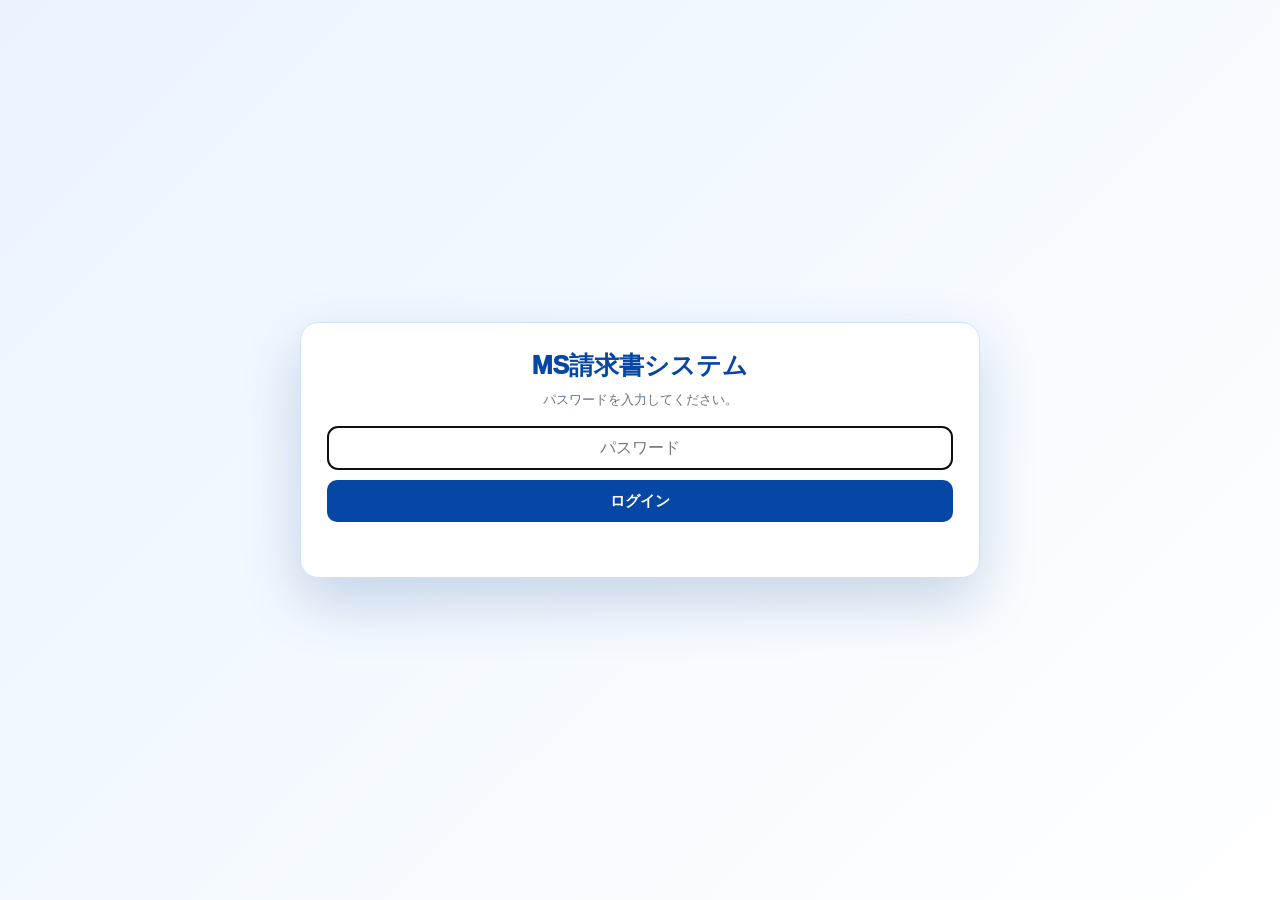
==== index.html @ afc4f88f "Add files via upload" ====
<!-- MS請求書システム 基礎整理版 2026-08-27 -->
<!doctype html>
<html lang="ja">
<head>
<meta charset="utf-8">
<meta name="viewport" content="width=device-width,initial-scale=1">
<title>MS請求書作成システム</title>
<link rel="stylesheet" href="invoice_style.css">


<style id="ms4-month-dashboard-style">
.ms4-month-dashboard{
  padding-top:12px !important;
  padding-bottom:12px !important;
}
.ms4-dashboard-title{
  margin:0 0 7px;
  font-size:12px;
  font-weight:900;
  color:#355f78;
}
.ms4-month-dashboard .ms4-current-grid > div{
  min-height:54px;
}
.ms4-month-dashboard .ms4-label{
  font-size:10px;
}
.ms4-month-dashboard .ms4-value{
  margin-top:3px;
}
</style>


<style id="ms4-site-list-compact-view-only">
/* メイン画面の工事一覧は確認専用：操作ボタンを表示せず、1工事1行でコンパクトにする */
#ms4SiteList .ms4-site-actions,
#ms4SiteList .site-actions,
#ms4SiteList .actions,
#ms4SiteList button{
  display:inline-flex !important;
}
#ms4SiteList .ms4-open{
  display:none !important;
}
#ms4SiteList > *{
  min-height:0 !important;
  padding-top:7px !important;
  padding-bottom:7px !important;
  margin-top:0 !important;
  margin-bottom:4px !important;
}
#ms4SiteList .ms4-site-card,
#ms4SiteList .site-card,
#ms4SiteList .ms4-site-info,
#ms4SiteList .site-info{
  display:flex !important;
  flex-direction:row !important;
  align-items:center !important;
  flex-wrap:nowrap !important;
  gap:10px !important;
}
#ms4SiteList p,
#ms4SiteList .sub,
#ms4SiteList .note{
  margin:0 !important;
}
</style>


<style id="ms4-site-list-one-line-final">
/* メイン画面の工事一覧：1工事1行でコンパクトに表示 */
#ms4SiteList > *{
  min-height:0 !important;
  padding:6px 9px !important;
  margin:0 0 4px !important;
}
#ms4SiteList .ms4-site-item{
  display:grid !important;
  grid-template-columns:minmax(0,1fr) auto !important;
  align-items:center !important;
  gap:8px !important;
}
#ms4SiteList .ms4-site-info,
#ms4SiteList .site-info,
#ms4SiteList .ms4-site-card{
  min-width:0 !important;
}
#ms4SiteList .ms4-site-name,
#ms4SiteList .ms4-site-meta,
#ms4SiteList .ms4-site-amt{
  display:inline !important;
  margin:0 !important;
  white-space:nowrap !important;
}
#ms4SiteList .ms4-site-name{
  margin-right:12px !important;
}
#ms4SiteList .ms4-site-meta{
  font-size:10px !important;
}
#ms4SiteList br{
  display:none !important;
}
</style>


<style id="ms4-site-list-font-larger-final">
#ms4SiteList .ms4-site-name{
  font-size:14px !important;
  font-weight:700 !important;
}
#ms4SiteList .ms4-site-meta,
#ms4SiteList .ms4-site-amt{
  font-size:12px !important;
}
#ms4SiteList button{
  font-size:12px !important;
}
</style>


<style id="ms4-site-list-responsive-height-final">
/* 工事一覧は画面の縦サイズに応じて自動調整。
   小さい画面では抑え、大きい画面では広く表示する。 */
#ms4SiteList{
  max-height:clamp(320px, 52vh, 580px) !important;
  overflow-y:auto !important;
  overflow-x:hidden !important;
}

/* 縦が低いノートPC等 */
@media (max-height:760px){
  #ms4SiteList{
    max-height:360px !important;
  }
}

/* 標準的なフルHD前後 */
@media (min-height:900px){
  #ms4SiteList{
    max-height:520px !important;
  }
}

/* 縦に余裕のある大きなモニター */
@media (min-height:1100px){
  #ms4SiteList{
    max-height:580px !important;
  }
}
</style>


<style id="ms4-billing-month-direct-style">
.ms4-billing-month-bar{
  display:flex;
  align-items:center;
  gap:9px;
  margin:0 0 10px;
  padding:7px 9px;
  border:1px solid #d5e6f7;
  border-radius:9px;
  background:#fbfdff;
  font-family:var(--fontNum);
}
.ms4-billing-month-bar label{
  font-size:12px;
  font-weight:900;
  color:#355f78;
  white-space:nowrap;
}
#ms4BillingMonth{
  width:145px;
  min-height:32px;
  padding:3px 7px;
  border:1px solid #afc7d8;
  border-radius:7px;
  background:#fff;
  color:#263f50;
  font-size:13px;
  font-weight:800;
}
.ms4-billing-month-bar span{
  font-size:10.5px;
  color:#6a7d89;
}
@media(max-width:700px){
  .ms4-billing-month-bar{flex-wrap:wrap}
}
</style>


<style id="ms4-site-claim-button-visible-final">
#ms4SiteList .ms4-site-buttons{
  display:flex !important;
  align-items:center !important;
  gap:6px !important;
}
#ms4SiteList .ms4-subbtn{
  display:inline-flex !important;
  align-items:center !important;
  justify-content:center !important;
  min-width:58px !important;
  width:auto !important;
  height:30px !important;
  padding:0 10px !important;
  font-size:12px !important;
  font-weight:900 !important;
  white-space:nowrap !important;
}
</style>


<style id="ms4-billing-month-today-button-style">
#ms4BillingMonthToday{
  width:auto !important;
  min-width:86px !important;
  height:32px !important;
  padding:0 10px !important;
  border:1px solid #9fb8c9 !important;
  border-radius:7px !important;
  background:#eef6fb !important;
  color:#245b80 !important;
  font-size:11px !important;
  font-weight:900 !important;
  cursor:pointer !important;
  white-space:nowrap !important;
}
#ms4BillingMonthToday:hover{
  background:#e3f1f9 !important;
}
</style>


<!-- MS請求書システム 簡易パスワード保護（SHA-256 / セッション中のみ認証保持） -->
<style id="ms-password-gate-style">
html.ms-password-locked body > *:not(#msPasswordGate){visibility:hidden!important;}
#msPasswordGate{
  position:fixed;inset:0;z-index:99999;
  display:none;align-items:center;justify-content:center;
  padding:20px;background:linear-gradient(135deg,#eaf4ff,#ffffff);
  font-family:-apple-system,BlinkMacSystemFont,"Segoe UI","Yu Gothic","Meiryo",sans-serif;
  visibility:visible!important;
}
html.ms-password-locked #msPasswordGate{display:flex;}
.ms-login-box{
  width:min(680px,100%);background:#fff;border:1px solid #cfe3f7;
  border-radius:18px;box-shadow:0 24px 60px rgba(0,64,128,.20);
  padding:26px;text-align:center;box-sizing:border-box;
}
.ms-login-title{font-size:25px;font-weight:950;color:#0647a5;margin-bottom:8px;}
.ms-login-sub{font-size:13px;color:#60758d;line-height:1.6;margin-bottom:16px;}
.ms-login-box input{
  width:100%;height:44px;border:1px solid #bad8f4;border-radius:10px;
  padding:8px 12px;font-size:16px;text-align:center;box-sizing:border-box;
  background:#fff;color:#122033;
}
.ms-login-box button{
  width:100%;height:42px;border:0;border-radius:10px;margin-top:10px;
  background:#0647a5;color:#fff;font-size:15px;font-weight:950;cursor:pointer;
}
.ms-login-error{min-height:20px;margin-top:9px;color:#b42318;font-size:12px;font-weight:800;}
</style>
<script id="ms-password-gate">
(function(){
  'use strict';
  var KEY='ms_invoice_auth_v1';
  var HASH='60d523c99e38a30e4b889688cf2563ae6b745aa77b41c3d5b7a7fa9606aaa4cf';
  try{ if(sessionStorage.getItem(KEY)==='ok') return; }catch(e){}
  document.documentElement.classList.add('ms-password-locked');

  function hex(buf){return Array.from(new Uint8Array(buf)).map(function(b){return b.toString(16).padStart(2,'0');}).join('');}
  async function check(pw){
    if(!window.crypto || !window.crypto.subtle) return false;
    var data=new TextEncoder().encode(pw);
    return hex(await crypto.subtle.digest('SHA-256',data))===HASH;
  }
  function buildGate(){
    if(document.getElementById('msPasswordGate')) return;
    var gate=document.createElement('div');
    gate.id='msPasswordGate';
    gate.innerHTML='<div class="ms-login-box">'+
      '<div class="ms-login-title">MS請求書システム</div>'+
      '<div class="ms-login-sub">パスワードを入力してください。</div>'+
      '<input autocomplete="current-password" id="msPasswordInput" placeholder="パスワード" type="password">'+
      '<button id="msPasswordLoginBtn" type="button">ログイン</button>'+
      '<div class="ms-login-error" id="msPasswordError"></div>'+
      '</div>';
    document.body.insertBefore(gate,document.body.firstChild);
    var input=document.getElementById('msPasswordInput');
    var button=document.getElementById('msPasswordLoginBtn');
    var error=document.getElementById('msPasswordError');
    async function login(){
      if(!input) return;
      if(await check(input.value)){
        if(error) error.textContent='';
        try{sessionStorage.setItem(KEY,'ok');}catch(e){}
        document.documentElement.classList.remove('ms-password-locked');
        gate.remove();
      }else{
        if(error) error.textContent='パスワードが違います。';
        input.select();
      }
    }
    button.addEventListener('click',login);
    input.addEventListener('keydown',function(e){if(e.key==='Enter'){e.preventDefault();login();}});
    setTimeout(function(){input.focus();},50);
  }
  if(document.readyState==='loading') document.addEventListener('DOMContentLoaded',buildGate,{once:true});
  else buildGate();
})();
</script>

</head>
<body class="ms-index-page">
<section id="view-home">
  <header class="ms4-top">
    <div class="ms4-top-inner">
      <div><img class="ms4-logo" alt="MSランドスケープ ロゴ" src="[data-uri]"></div>
      <div class="ms4-title">
        <h1>MS請求書作成システム</h1>
        <div class="ms4-en">MS INVOICE SYSTEM</div>
        <div class="ms4-catch">工事ごとの請求管理を、もっと簡単に、もっと分かりやすく。</div>
      </div>
      <div class="ms4-quick">
        <button onclick="showMsNotice()">
          <svg viewBox="0 0 24 24"><path d="M18 8a6 6 0 0 0-12 0c0 7-3 7-3 9h18c0-2-3-2-3-9"></path><path d="M10 21h4"></path></svg>
          <span>お知らせ</span>
        </button>
        <button onclick="MSInvoiceOpen('sites')">
          <svg viewBox="0 0 24 24"><path d="M4 6h6l2 2h8v10H4z"></path><path d="M4 10h16"></path></svg>
          <span>保存データ</span>
        </button>
        <button onclick="location.href='invoice_summary.html'">
          <svg viewBox="0 0 24 24"><path d="M4 4h11l5 5v11H4z"></path><path d="M15 4v5h5M8 13h8M8 17h8"></path></svg>
          <span>総括請求</span>
        </button>
      </div>
    </div>
  </header>

  <main class="ms4-main">
    <div class="ms4-current ms4-month-dashboard">
      <div class="ms4-dashboard-title">月次請求状況</div>
      <div class="ms4-billing-month-bar">
        <label for="ms4BillingMonth">請求月</label>
        <input id="ms4BillingMonth" type="month" aria-label="請求月">
        <button id="ms4BillingMonthToday" type="button">今月に戻す</button>
        <span>工事一覧の「請求」から、この月の月次請求へ進みます。</span>
      </div>
      <div class="ms4-current-grid">
        <div>
          <div class="ms4-label">請求月実請求額（税抜）</div>
          <div class="ms4-value money" id="ms4MonthActual">0 円</div>
        </div>
        <div>
          <div class="ms4-label">未請求工事</div>
          <div class="ms4-value" id="ms4MonthPending">0件</div>
        </div>
        <div>
          <div class="ms4-label">保留金待ち</div>
          <div class="ms4-value" id="ms4MonthRetention">0件</div>
        </div>
      </div>

      <!-- 内部互換用：選択中工事の状態は残すが画面には表示しない -->
      <div style="display:none" aria-hidden="true">
        <span id="ms4CurrentName"></span>
        <span id="ms4CurrentOrder"></span>
        <span id="ms4CurrentBalance"></span>
      </div>
    </div>

    <div class="ms4-lower">
      <div class="ms4-panel">
        <div class="ms4-panel-head">
          <span>工事一覧</span>
          <span class="ms4-panel-sub" id="ms4ListSummary">未請求 0件 ／ 完了 0件</span>
        </div>
        <div class="ms4-panel-body">
          <div class="ms4-list-tabs">
            <button id="ms4PendingTab" class="active" onclick="ms4ShowList('pending')">未請求の工事</button>
            <button id="ms4DoneTab" class="plain" onclick="ms4ShowList('done')">請求完了</button>
          </div>
          <div class="ms4-site-list" id="ms4SiteList"></div>
        </div>
      </div>

      <div class="ms4-panel">
        <div class="ms4-panel-head">
          <span>請求メニュー</span>
          <span class="ms4-panel-sub">各画面で対象の工事を選びます</span>
        </div>
        <div class="ms4-panel-body">
          <div class="ms4-menu-grid">
            <button class="ms4-menu ms4-blue" onclick="MSInvoiceOpenMonthlyWithMonth()">
              <div class="ms4-menu-head"><div class="ms4-menu-badge">①</div><h3>月次請求</h3></div>
              <p>当月出来高を入力し、保留金や請求残金を確認します。</p>
              <span class="start">開く</span>
            </button>
            <button class="ms4-menu ms4-orange" onclick="MSInvoiceOpen('sites')">
              <div class="ms4-menu-head"><div class="ms4-menu-badge">②</div><h3>工事情報</h3></div>
              <p>新規工事の登録、注文金額・工事番号などを確認・編集します。</p>
              <span class="start">開く</span>
            </button>
            <button class="ms4-menu ms4-green" onclick="location.href='invoice_master.html'">
              <div class="ms4-menu-head"><div class="ms4-menu-badge">③</div><h3>マスター管理</h3></div>
              <p>発注先・担当者・請求条件などのマスターを管理します。</p>
              <span class="start">開く</span>
            </button>
            <button class="ms4-menu ms4-purple" onclick="location.href='invoice_summary.html'">
              <div class="ms4-menu-head"><div class="ms4-menu-badge">④</div><h3>総括請求書</h3></div>
              <p>指定月に請求がある工事をまとめて総括請求書を作成します。</p>
              <span class="start">開く</span>
            </button>
          </div>
          <div class="ms4-footer-note">※請求書は「月次請求」で保存後に工事別請求書を印刷できます。</div>
        </div>
      </div>
    </div>
  </main>
</section>
<script src="invoice_storage.js"></script>
<script src="invoice_common.js"></script>

<script id="ms4-month-dashboard-script">
(function(){
  "use strict";

  function selectedMonthKey(){
    const el=document.getElementById("ms4BillingMonth");
    const v=el?.value||"";
    if(/^\d{4}-\d{2}$/.test(v)) return v;
    const d=new Date();
    return d.getFullYear()+"-"+String(d.getMonth()+1).padStart(2,"0");
  }

  function yenText(n){
    try{
      if(typeof yen==="function") return yen(Number(n||0))+" 円";
    }catch(e){}
    return Number(n||0).toLocaleString("ja-JP")+" 円";
  }

  function getMonthlyRec(month,siteId){
    try{
      return state?.monthly?.[month]?.[siteId] || null;
    }catch(e){
      return null;
    }
  }

  function monthsUntil(month){
    try{
      return Object.keys(state?.monthly||{}).filter(m=>m<=month).sort();
    }catch(e){
      return [];
    }
  }

  function actualForMonth(month,site){
    try{
      if(getMonthlyRec(month,site.id) && typeof calcBillForSite==="function"){
        return Math.max(0,Number(calcBillForSite(month,site)?.billNet||0));
      }
    }catch(e){}
    return 0;
  }

  function billedUntil(month,site){
    let total=0;
    for(const m of monthsUntil(month)){
      if(!getMonthlyRec(m,site.id)) continue;
      try{
        if(typeof calcBillForSite==="function"){
          total+=Math.max(0,Number(calcBillForSite(m,site)?.billNet||0));
        }
      }catch(e){}
    }
    return Math.round(total);
  }

  function workUntil(month,siteId){
    let total=0;
    for(const m of monthsUntil(month)){
      const rec=getMonthlyRec(m,siteId);
      if(rec) total+=Number(rec.thisMonthNet||0);
    }
    return Math.round(total);
  }

  function completedUntil(month,siteId){
    for(const m of monthsUntil(month)){
      const rec=getMonthlyRec(m,siteId);
      if(rec?.isFinal) return true;
    }
    return false;
  }

  function calcSiteAtMonth(site,month){
    try{
      const rec=getMonthlyRec(month,site.id);
      const isFinal=!!rec?.isFinal;
      if(typeof getSiteForCalc==="function"){
        return getSiteForCalc(site,isFinal,month);
      }
    }catch(e){}
    return site;
  }

  function orderAtMonth(site,month){
    const s=calcSiteAtMonth(site,month);
    return Math.max(0,Math.round(
      Number(s?.contractNet||0)+
      Number(s?.increaseNet||0)-
      Number(s?.reductionNet||0)
    ));
  }

  function pendingAtMonth(site,month){
    const order=orderAtMonth(site,month);
    const billed=billedUntil(month,site);
    return Math.max(0,order-billed)>0;
  }

  function retentionWaitingAtMonth(site,month){
    try{
      const s=calcSiteAtMonth(site,month);
      const cap=Math.max(0,Number(typeof retentionCap==="function" ? retentionCap(s) : 0));
      if(cap<=0) return false;

      const order=orderAtMonth(site,month);
      const billed=billedUntil(month,site);
      const work=workUntil(month,site.id);
      const completed=completedUntil(month,site.id);

      let trigger=Number.POSITIVE_INFINITY;
      if(typeof triggerLine==="function") trigger=Number(triggerLine(s));

      // 対象月終了時点で保留金が残っている工事だけを表示。
      const retentionReached =
        completed ||
        (Number.isFinite(trigger) && work>=Math.round(trigger));

      return retentionReached && billed<order && (order-billed)>0;
    }catch(e){
      return false;
    }
  }

  function refreshDashboard(){
    if(typeof state==="undefined" || !Array.isArray(state.sites)) return;

    const month=selectedMonthKey();
    let actual=0;
    let pending=0;
    let retention=0;

    state.sites.forEach(site=>{
      actual += actualForMonth(month,site);
      if(pendingAtMonth(site,month)) pending++;
      if(retentionWaitingAtMonth(site,month)) retention++;
    });

    const a=document.getElementById("ms4MonthActual");
    const p=document.getElementById("ms4MonthPending");
    const r=document.getElementById("ms4MonthRetention");
    if(a) a.textContent=yenText(actual);
    if(p) p.textContent=pending+"件";
    if(r) r.textContent=retention+"件";
  }

  document.addEventListener("DOMContentLoaded",()=>{
    setTimeout(refreshDashboard,180);
    setTimeout(refreshDashboard,500);

    const month=document.getElementById("ms4BillingMonth");
    if(month){
      month.addEventListener("change",()=>setTimeout(refreshDashboard,0));
    }
  });

  document.addEventListener("click",()=>setTimeout(refreshDashboard,180));
  window.addEventListener("focus",()=>setTimeout(refreshDashboard,80));
})();
</script>


<script id="ms4-billing-month-direct-script">
(function(){
  "use strict";
  const KEY="ms_invoice_billing_month_direct_v1";

  function pcMonth(){
    const d=new Date();
    return d.getFullYear()+"-"+String(d.getMonth()+1).padStart(2,"0");
  }
  function selectedMonth(){
    const el=document.getElementById("ms4BillingMonth");
    const v=el?.value||"";
    return /^\d{4}-\d{2}$/.test(v) ? v : pcMonth();
  }
  function init(){
    const el=document.getElementById("ms4BillingMonth");
    if(!el) return;
    let saved="";
    try{ saved=localStorage.getItem(KEY)||""; }catch(e){}
    el.value=/^\d{4}-\d{2}$/.test(saved) ? saved : pcMonth();
    el.addEventListener("change",()=>{
      if(/^\d{4}-\d{2}$/.test(el.value)){
        try{ localStorage.setItem(KEY,el.value); }catch(e){}
      }
    });

    const todayBtn=document.getElementById("ms4BillingMonthToday");
    if(todayBtn){
      todayBtn.addEventListener("click",()=>{
        const now=pcMonth();
        el.value=now;
        try{ localStorage.setItem(KEY,now); }catch(e){}
        el.dispatchEvent(new Event("change",{bubbles:true}));
      });
    }
  }

  window.MSInvoiceOpenMonthlyWithMonth=function(siteId){
    const month=selectedMonth();
    try{ localStorage.setItem(KEY,month); }catch(e){}

    const p=new URLSearchParams();
    p.set("month",month);
    if(siteId) p.set("site",siteId);

    location.href="invoice_monthly.html?"+p.toString();
  };

  if(document.readyState==="loading"){
    document.addEventListener("DOMContentLoaded",init,{once:true});
  }else{
    init();
  }
})();
</script>

</body></html>
---- invoice_style.css ----
/* MS請求書システム 基礎整理版 2026-08-27 */
/* MS請求書作成システム 共通CSS */

  :root{
    --blue:#0070C0;
    --bg:#f6f6f6; --card:#fff; --line:#ddd; --ink:#111; --muted:#666;
    --r:12px; --pad:12px;
    --font:"Yu Mincho","Hiragino Mincho ProN","MS PMincho","MS Mincho",serif;
    --fontNum:"Yu Gothic","Hiragino Kaku Gothic ProN","Meiryo",system-ui,sans-serif;
  }
  body{ margin:0; font-family:var(--font); background:var(--bg); color:var(--ink); }
  header{
    position:sticky; top:0; z-index:20;
    background:var(--blue); color:#fff;
    border-bottom:1px solid rgba(255,255,255,.25);
    padding:10px 14px;
    display:flex; gap:12px; align-items:center; justify-content:space-between;
  }
  header h1{ margin:0; font-size:15px; letter-spacing:.5px; }
  .tabs{ display:flex; gap:8px; flex-wrap:wrap; align-items:center; }
  .tab{
    border:1px solid rgba(255,255,255,.9);
    background:rgba(255,255,255,.12);
    color:#fff;
    padding:8px 12px; border-radius:999px; cursor:pointer;
    font-size:13px; line-height:1.15;
    text-align:center;
  }
  .tab small{
    display:block;
    font-size:10px;
    opacity:.85;
    margin-top:2px;
    white-space:nowrap;
  }
  .tab.active{
    background:#fff;
    color:var(--blue);
    border-color:#fff;
    font-weight:800;
  }

  .wrap{ padding:14px; max-width:1100px; margin:0 auto; }
  .grid{ display:grid; grid-template-columns: 1fr 1fr; gap:14px; }
  .card{
    background:var(--card); border:1px solid var(--line); border-radius:var(--r);
    overflow:hidden;
  }
  .card h2{ margin:0; padding:10px 12px; font-size:14px; background:#fafafa; border-bottom:1px solid var(--line); }
  .card .body{ padding:12px; }
  label{ display:block; font-size:12px; color:#333; margin:10px 0 4px; }
  input, select, textarea{
    width:100%; box-sizing:border-box; padding:9px 10px;
    border:1px solid #bbb; border-radius:10px; background:#fff; font-size:14px;
  }
  textarea{ min-height:60px; resize:vertical; }
  input.readonly, select.readonly{
    background:#f3f3f3;
    color:#888;
    border-color:#d0d0d0;
  }
  input.readonly::placeholder{ color:#aaa; }

  .row{ display:grid; grid-template-columns:1fr 1fr; gap:10px; }
  .btns{ display:flex; gap:10px; flex-wrap:wrap; margin-top:12px; }
  button{
    border:1px solid #222; background:#222; color:#fff;
    padding:9px 12px; border-radius:10px; font-size:14px; cursor:pointer;
  }
  button.secondary{ background:#fff; color:#222; }
  button.danger{ background:#b00020; border-color:#b00020; }
  .hint{ font-size:12px; color:var(--muted); line-height:1.6; }
  .list{
    width:100%; border-collapse:collapse; font-size:13px;
  }
  .list th,.list td{ border-top:1px solid #eee; padding:8px 6px; text-align:left; vertical-align:top; }
  .list th{ color:#333; font-weight:700; background:#fcfcfc; }
  .pill{ display:inline-block; padding:2px 8px; border-radius:999px; border:1px solid #bbb; font-size:12px; color:#333; }
  .right{ text-align:right; }
  .mono{ font-variant-numeric: tabular-nums; }
  .nowrap{ white-space:nowrap; }
  .col-order{ min-width:140px; }
  .col-money{ min-width:150px; }
  .hide{ display:none !important; }
  .kv{
    display:grid; grid-template-columns: 1fr 1fr; gap:8px;
    background:#fbfbfb; border:1px solid #eee; border-radius:12px; padding:10px;
    margin-top:10px;
  }
  .kv .item{ border:1px solid #eee; border-radius:10px; padding:8px 10px; background:#fff; }
  .kv .k{ font-size:10px; color:#444; }
  .kv .v{ font-size:14px; font-weight:800; margin-top:2px; }
  .kv .s{ font-size:10px; color:#666; margin-top:2px; }

  /* ---- 印刷ページ（A4） ---- */
  .paperWrap{ padding:14px; }
  .paper{
    width:210mm; min-height:297mm; margin:0 auto;
    background:#fff; border:1px solid #bbb; box-sizing:border-box;
    padding:10mm 8mm 8mm 12mm;
  }
  .paper{
  padding-right:5mm !important;
}
  .title{
    text-align:center;
    font-size:30px;
    letter-spacing:8px;
    margin:0 0 5mm;
    padding-bottom:2mm;
    position:relative;
  }
  .title::after{
    content:"";
    display:block;
    width:95mm;
    margin:2mm auto 0;
    border-bottom:1px solid #000;
  }
  .topGrid{ display:grid; grid-template-columns: 1.25fr .95fr; gap:4mm; }
  .toBlock{ font-size:20px; }
  .toLine{ display:none; }
  .rightBlock{ text-align:right; font-size:15px; line-height:1.55; padding-right:2mm; margin-top:10mm;  }
  .signRow{display:flex; justify-content:flex-end; align-items:flex-end; gap:6px;}
  .nameLine{
  display:flex;
  justify-content:flex-end;   /* ← 右寄せの決定版 */
  align-items:flex-end;
  border-bottom:1px solid #000;
  flex:0 0 55mm;              /* ← 線の長さ（調整可） */
  height:7mm;                 /* ← 文字を線の上に乗せる高さ */
  padding-right:2mm;          /* ← 右端との余白 */
}

  .midInfo{ margin-top:6mm; font-size:13px; line-height:1.65; }
  .midInfo .uline{
  border-bottom:1px solid #000;
  display:inline-block;
  min-width:150mm;
  vertical-align:baseline;
  margin-left:0.5mm;
}

  .metaGrid{ display:grid; grid-template-columns:1fr 1fr 1fr; gap:6mm; margin-top:4mm; }
  .metaBox{ border-bottom:1px solid #000; padding-bottom:0.5mm; }
  .metaLabel{ font-size:16px; }
  .metaValue{ font-size:18px; font-weight:850; }
  .bigTotal{ margin-top:6mm; border:1.3px solid #000; display:grid; grid-template-columns: 1fr 1fr .55fr; }
  .bigTotal .left{ padding:6mm; font-size:18px; border-right:1.3px solid #000; display:flex; align-items:center; }
  .bigTotal .right{ padding:5mm; font-size:28px; font-weight:900; text-align:right; font-family:var(--fontNum); }
  .bigTotal .right small{ font-size:14px; font-weight:600; }
  table.sheet{ width:100%; border-collapse:collapse; margin-top:6mm; font-size:14px; }
  table.sheet th, table.sheet td{ border:1px solid #000; padding:3mm 2.5mm; }
  table.sheet th{ font-weight:800; text-align:left; font-size:15px; }
  .num{ text-align:right; font-variant-numeric: tabular-nums; font-size:18px; font-weight:800; font-family:var(--fontNum); }
  .note{ margin-top:5mm; font-size:12px; line-height:1.55; }
  .apprBox div{white-space:nowrap;}
  .apprLine{border-bottom:1px solid #000; height:10mm; margin-top:2mm;}
  .bank{
  margin-top:2mm;
  border:1px solid #999;
  padding:3mm 3.5mm;
  font-size:16px;          /* ←★ ここ */
  line-height:1.6;         /* ←★ 読みやすく */
}

  .foot{ margin-top:4mm; font-size:10px; line-height:1.5; }

  @media print{
    @page{ size:A4; margin:0; }

    header{ display:none !important; }
    body{ background:#fff; margin:0 !important; }

    #view-settings, #view-sites, #view-monthly{ display:none !important; }
    #view-print .card{ display:none !important; }
    #view-summary .card{ display:none !important; }

    .wrap{ padding:0 !important; max-width:none !important; }

    /* 余白はここで作る（左・上） */
    .paperWrap{ padding:10mm 0 0 15mm !important; }

    /* 印刷時はレイアウトごと縮小（2ページ化しにくい） */
    .paper{
      border:none !important;
      margin:0 !important;
      zoom:0.85;
      transform:none !important;
      page-break-inside:avoid;
    }
  }

  /* ==== 保留金アラート compact 3行 完全版 ==== */
.ret-alert{
  margin-top:10px;
  border:1.5px solid #b00020;
  background:#fff5f5;
  color:#b00020;
  border-radius:8px;
  padding:6px 8px;
  font-family:var(--fontNum);
  font-size:11px;
  line-height:1.3;
}
.ret-alert .title{
  font-size:12px;
  font-weight:900;
  margin:0 0 2px;
  padding:0;
}
.ret-alert .amt{
  font-size:15px;
  font-weight:900;
}
.ret-alert .hint{
  font-size:10px;
  margin-top:2px !important;
  line-height:1.25;
}

/* ===== 現場登録画面：現場一覧 行・列調整 ===== */
  #sitesTable { width: 100%; table-layout: fixed; }
  #sitesTable th:nth-child(1), #sitesTable td:nth-child(1){ width:200px; word-break:break-all; }
  #sitesTable th:nth-child(2), #sitesTable td:nth-child(2){ width:100px; }
  #sitesTable td:nth-child(2), #sitesTable th:nth-child(2){ font-size:11px; }
  #sitesTable .pill{ border:none; background:none; padding:0; border-radius:0; font-weight:normal; font-size:inherit; }
  #sitesTable .pill::before{ content:"（"; }
  #sitesTable .pill::after{ content:"）"; }
  #sitesTable button{ padding:4px 8px; font-size:11px; border-radius:6px; }
  #sitesTable th:nth-child(3),#sitesTable td:nth-child(3),
  #sitesTable th:nth-child(4),#sitesTable td:nth-child(4),
  #sitesTable th:nth-child(5),#sitesTable td:nth-child(5){ width:90px; }
  #view-sites .grid{ grid-template-columns: 1fr 1.8fr; }
  #view-sites .wrap-wide{ max-width:1400px; }

  /* ===== 保留金アラート（小型・完全版） ===== */
.ret-alert{
    margin-top:8px;
    border:1.5px solid #b00020;
    background:#fff5f5;
    color:#b00020;
    border-radius:8px;
    padding:6px 8px;
    font-family:var(--fontNum);
    font-size:11px;        /* 全体を小さく */
    line-height:1.45;
}
.ret-alert .title{
    font-size:12px;        /* タイトル行 */
    font-weight:900;
    margin:0 0 2px;
    padding:0;
}
.ret-alert .amt{
    font-size:16px;        /* 金額の数字も小型化 */
    font-weight:900;
}

/* ===== 現場一覧で出る保留バッジ（小型版） ===== */
.ret-badge{
    display:inline-block;
    padding:2px 8px;
    border-radius:999px;
    border:1.5px solid #b00020;
    color:#b00020;
    background:#fff5f5;
    font-weight:900;
    font-size:10px;
    font-family:var(--fontNum);
    margin-left:6px;
    line-height:1.2;
}
#pvClient{
  display: block;
  padding-bottom: 1mm;   /* 文字と下線の間 */
  margin-bottom: 3mm;    /* ←★ ここを追加（下に空白） */
  border-bottom: 1px solid #000;
}

.pv-uline{
  display:inline-block;
  border-bottom:1px solid #000;
  padding-bottom:0.5mm;  /* ←ここを 0.2mm とかにすると「文字と線」がもっと詰まる */
  line-height:1.0;
}
#pvSigner{
  border:0 !important;        /* 余計な下線を消す */
  padding-bottom:0;
}
/* === Custom adjustments for approval lines === */
.apprLine{
  height:0;
  border-bottom:1px solid #000;
  margin-top:1mm;      /* 文字と線の間隔 */
  margin-bottom:2mm;   /* 枠線との二重を防ぐ */
  margin-left:-2mm;   /* ← 左に 2mm 伸ばす */
  margin-right:-2mm;  /* ← 右に 2mm 伸ばす */
}
.apprBox{
  border-bottom:1px solid #000 !important; /* 四角を閉じる */
}

/* === Move labels left by 5mm === */
.apprLabel{
  margin-left:-5mm !important;
}
.issuerName{
  font-size: 22px;
  font-weight: 900;
  line-height: 1.2;
  margin-bottom: 1mm;
}
#svDate{
  margin-top: -10mm;   /* ←★ 数値を調整 */
}
/* 総括請求書：請求先ブロックを下げる */
#view-summary .toBlock{
  margin-top: 8mm;   /* ←★ 数値を調整 */
}


/* ===== 安全管理比率：完全ロック ===== */
#sr_safeRate{
  background:#f2f2f2;
  border:1px solid #ccc;
  color:#555;
  pointer-events:none;
  font-weight:600;
}



/* ===== MS積算システム風 インターフェース試作 ===== */
:root{
  --ms-blue:#1667a8;
  --ms-blue2:#eaf4fc;
  --ms-green:#eef8ee;
  --ms-purple:#f2ecfb;
  --ms-burgundy:#8b4051;
}
header{
  background:linear-gradient(180deg,#176eaf,#125f98);
  padding:9px 14px;
  box-shadow:0 2px 8px rgba(0,0,0,.14);
}
header h1{font-size:17px;font-weight:800;white-space:nowrap;}
.tabs{gap:6px;}
.tab{
  border-radius:7px;
  padding:7px 11px;
  border:1px solid rgba(255,255,255,.7);
  background:rgba(255,255,255,.10);
}
.tab.active{font-weight:800;box-shadow:0 1px 4px rgba(0,0,0,.10);}

.ms-home{max-width:1400px;margin:0 auto;padding:14px;}
.ms-current{
  background:#fff;border:1px solid #c9d8e5;border-left:6px solid var(--ms-blue);
  border-radius:10px;padding:12px 14px;margin-bottom:12px;
  display:flex;justify-content:space-between;gap:12px;align-items:center;flex-wrap:wrap;
}
.ms-current .title{font-family:var(--fontNum);font-size:12px;letter-spacing:0;margin:0;padding:0;text-align:left;font-weight:700;color:#557;}
.ms-current .title::after{display:none;}
.ms-current .value{font-family:var(--fontNum);font-size:18px;font-weight:800;color:#123;margin-top:2px;}
.ms-summary-grid{display:grid;grid-template-columns:repeat(3,1fr);gap:10px;margin-bottom:12px;}
.ms-summary-card{background:#fff;border:1px solid #d8e1e8;border-radius:10px;padding:11px 13px;}
.ms-summary-card .k{font-size:11px;color:#677;}
.ms-summary-card .v{font-family:var(--fontNum);font-size:22px;font-weight:850;margin-top:2px;}
.ms-summary-card.pending{border-top:4px solid #d08a37;}
.ms-summary-card.amount{border-top:4px solid var(--ms-blue);}
.ms-summary-card.done{border-top:4px solid #5f9d69;}
.ms-section{background:#fff;border:1px solid #d7dfe6;border-radius:11px;overflow:hidden;margin-bottom:12px;}
.ms-section-head{padding:10px 13px;background:#edf5fb;border-bottom:1px solid #d7e5ef;display:flex;align-items:center;justify-content:space-between;gap:10px;}
.ms-section-head h2{margin:0;font-family:var(--fontNum);font-size:15px;color:#174e77;}
.ms-section-head .count{font-size:12px;color:#557;}
.ms-job-list{padding:8px 10px;}
.ms-job{
  display:grid;grid-template-columns:minmax(220px,1.7fr) repeat(3,minmax(120px,.8fr)) auto;
  gap:8px;align-items:center;padding:9px 8px;border-bottom:1px solid #edf0f2;
}
.ms-job:last-child{border-bottom:none;}
.ms-job-name{font-weight:800;font-family:var(--fontNum);font-size:14px;}
.ms-job-sub{font-size:10px;color:#778;margin-top:3px;}
.ms-money .k{font-size:10px;color:#778;}
.ms-money .v{font-family:var(--fontNum);font-size:14px;font-weight:750;margin-top:1px;}
.ms-money.remain .v{color:#a34a25;font-size:16px;}
.ms-action{display:flex;gap:6px;justify-content:flex-end;flex-wrap:wrap;}
.ms-action button{padding:7px 10px;border-radius:7px;font-size:12px;border:none;background:var(--ms-blue);}
.ms-action button.secondary{background:#fff;color:#245d85;border:1px solid #9db8cb;}
.ms-empty{padding:24px;text-align:center;color:#778;font-size:13px;}
details.ms-section > summary{list-style:none;cursor:pointer;}
details.ms-section > summary::-webkit-details-marker{display:none;}
details.ms-section .ms-section-head::after{content:'▼';font-size:10px;color:#678;}
details.ms-section:not([open]) .ms-section-head::after{content:'▶';}
.ms-complete .ms-section-head{background:#f3f7f3;border-bottom-color:#dce8dc;}
.ms-complete .ms-section-head h2{color:#47704d;}
.ms-complete .ms-job{opacity:.85;}
.ms-quick-menu{display:grid;grid-template-columns:repeat(4,1fr);gap:8px;margin-bottom:12px;}
.ms-quick-menu button{background:#fff;color:#245d85;border:1px solid #b7ccdb;border-radius:9px;padding:10px 8px;font-weight:700;font-size:12px;}
.ms-quick-menu button:hover{background:#f4f9fd;}
@media(max-width:900px){
  .ms-summary-grid{grid-template-columns:1fr;}
  .ms-job{grid-template-columns:1fr 1fr;}
  .ms-job-name{grid-column:1/-1;}
  .ms-action{grid-column:1/-1;justify-content:flex-start;}
  .ms-quick-menu{grid-template-columns:1fr 1fr;}
}
@media print{#view-home{display:none!important;}}


/* ===== MS請求書システム風 共通ヘッダー Ver.2 ===== */
.ms-topbar{
  background:linear-gradient(180deg,#1677bd,#0867aa);
  color:#fff; padding:10px 16px; display:flex; align-items:center;
  justify-content:space-between; gap:12px; box-shadow:0 2px 7px rgba(0,0,0,.18);
}
.ms-brand{display:flex;align-items:center;gap:10px;min-width:260px}
.ms-logo{
  width:38px;height:38px;border-radius:9px;background:#fff;color:#0867aa;
  display:grid;place-items:center;font-family:var(--fontNum);font-weight:900;font-size:17px;
  box-shadow:inset 0 0 0 1px rgba(0,0,0,.08);
}
.ms-title{font-family:var(--fontNum);font-size:17px;font-weight:800;letter-spacing:.04em}
.ms-subtitle{font-family:var(--fontNum);font-size:10px;opacity:.9;margin-top:1px}
.ms-actions{display:flex;gap:7px;align-items:center;flex-wrap:wrap;justify-content:flex-end}
.ms-action{
  border:1px solid rgba(255,255,255,.8); background:rgba(255,255,255,.12); color:#fff;
  padding:7px 12px;border-radius:8px;font-size:12px;font-weight:700;cursor:pointer;
}
.ms-action:hover{background:#fff;color:#0867aa}
.ms-nav{
  background:#fff;border-bottom:1px solid #ccd9e3;padding:7px 14px;
  display:flex;gap:7px;align-items:center;justify-content:center;flex-wrap:wrap;
  position:sticky;top:0;z-index:19;
}
.ms-nav .tab{
  border:1px solid #b8c9d7;background:#f5f9fc;color:#24465f;
  border-radius:8px;padding:7px 13px;font-size:12px;font-weight:700;
}
.ms-nav .tab small{display:none}
.ms-nav .tab.active{background:#dceefa;color:#075f9d;border-color:#7db7de;box-shadow:inset 0 -3px 0 #1880c2}
.ms-current{
  max-width:1100px;margin:12px auto 0;padding:0 14px;
}
.ms-current-box{
  background:#eef7fd;border:1px solid #a8d1ec;border-left:6px solid #1680c2;
  border-radius:9px;padding:9px 12px;font-family:var(--fontNum);
  display:flex;justify-content:space-between;gap:12px;align-items:center;flex-wrap:wrap;
}
.ms-current-label{font-size:10px;color:#557386;font-weight:700}
.ms-current-name{font-size:15px;font-weight:900;color:#174a69;margin-top:2px}
.ms-current-note{font-size:11px;color:#587180}
.ms-home-head{
  display:flex;justify-content:space-between;align-items:flex-end;gap:10px;
  margin:0 0 10px;font-family:var(--fontNum)
}
.ms-home-head h2{margin:0;font-size:18px;color:#174a69}
.ms-home-head p{margin:0;font-size:11px;color:#667}
.ms-summary-grid{display:grid;grid-template-columns:repeat(3,1fr);gap:10px;margin-bottom:12px}
.ms-summary-card{
  background:#fff;border:1px solid #d5dfe7;border-radius:10px;padding:11px 13px;
  box-shadow:0 1px 3px rgba(0,0,0,.04);font-family:var(--fontNum)
}
.ms-summary-card .k{font-size:11px;color:#647681}
.ms-summary-card .v{font-size:21px;font-weight:900;margin-top:3px;color:#183f59}
.ms-summary-card.attn{border-left:5px solid #d58a24;background:#fffaf2}
.ms-summary-card.done{border-left:5px solid #54a56b;background:#f7fcf8}
.ms-section{
  background:#fff;border:1px solid #d5dfe7;border-radius:10px;margin-top:10px;overflow:hidden;
}
.ms-section-title{
  padding:9px 12px;font-family:var(--fontNum);font-size:13px;font-weight:900;
  border-bottom:1px solid #dce4e9;background:#f5f8fa;color:#29495d;
  display:flex;justify-content:space-between;align-items:center;
}
.ms-section-title.pending{background:#fff6e8;border-left:5px solid #e39a32}
.ms-section-title.completed{background:#f0f8f2;border-left:5px solid #65a978}
.ms-section-body{padding:10px 12px}
.ms-notice{
  max-width:1100px;margin:10px auto 0;padding:0 14px;font-family:var(--fontNum)
}
.ms-notice-box{
  background:#fffbea;border:1px solid #eadb9d;border-radius:8px;padding:8px 11px;
  display:flex;gap:9px;align-items:flex-start;font-size:11px;color:#5d532a;
}
.ms-notice-mark{font-size:16px;line-height:1}
.ms-modal-bg{
  position:fixed;inset:0;background:rgba(0,0,0,.38);z-index:5000;
  display:flex;align-items:center;justify-content:center;padding:18px;
}
.ms-modal{
  width:min(620px,100%);background:#fff;border-radius:12px;border:1px solid #cbd5dc;
  box-shadow:0 14px 40px rgba(0,0,0,.25);overflow:hidden;font-family:var(--fontNum)
}
.ms-modal-h{background:#eaf5fc;border-bottom:1px solid #bdd8e9;padding:11px 14px;font-weight:900;color:#175578}
.ms-modal-b{padding:14px;font-size:12px;line-height:1.8;color:#344}
.ms-modal-f{padding:10px 14px;border-top:1px solid #e5e5e5;text-align:right}
.ms-modal-f button{background:#1479b8;border-color:#1479b8}
@media(max-width:720px){
  .ms-summary-grid{grid-template-columns:1fr}
  .ms-topbar{align-items:flex-start}
  .ms-brand{min-width:0}
}
@media print{
  .ms-topbar,.ms-nav,.ms-current,.ms-notice,#view-home{display:none!important}
}


/* ===== MS積算システム風 Ver.3：落ち着いたホーム画面 ===== */
#view-home .wrap{max-width:1100px}
.ms-home-head{
  margin-bottom:8px;
  padding:0 2px;
}
.ms-home-head h2{
  font-size:16px;
  color:#2e4e63;
  font-weight:800;
}
.ms-home-head p{font-size:10.5px;color:#77838b}

.ms-summary-grid{
  grid-template-columns:repeat(3,1fr);
  gap:8px;
  margin-bottom:10px;
}
.ms-summary-card,
.ms-summary-card.attn,
.ms-summary-card.done{
  background:#fff;
  border:1px solid #d5e0e7;
  border-left:4px solid #8fb8d3;
  border-radius:8px;
  padding:8px 11px;
  box-shadow:none;
}
.ms-summary-card.done{
  border-left-color:#a9bdb0;
  background:#fff;
}
.ms-summary-card .k{font-size:10px;color:#6c7c86}
.ms-summary-card .v{
  font-size:17px;
  color:#294d64;
  margin-top:1px;
}

.ms-section{
  border:1px solid #ccd9e2;
  border-radius:8px;
  margin-top:8px;
  box-shadow:none;
}
.ms-section-title,
.ms-section-title.pending,
.ms-section-title.completed{
  background:#eaf3f9;
  color:#31566e;
  border-left:0;
  border-bottom:1px solid #cadce8;
  padding:8px 11px;
  font-size:12.5px;
}
.ms-section-title.completed{
  background:#f1f5f3;
  color:#4c6255;
  border-bottom-color:#d9e2dc;
}
.ms-section-title span:last-child{
  font-size:10px;
  font-weight:700;
  color:#6f818c;
}
.ms-section-body{padding:6px 10px 10px}

#homePendingTable th,
#homeDoneTable th{
  background:#f8fafb;
  color:#4b5d68;
  font-size:11px;
  font-weight:700;
}
#homePendingTable td,
#homeDoneTable td{
  font-size:12px;
}
#homePendingTable td[style*="color:#a65d00"]{
  color:#314f62 !important;
  font-weight:800 !important;
}
#homePendingTable button,
#homeDoneTable button{
  background:#fff;
  color:#28658c;
  border:1px solid #8eb8d2;
  border-radius:6px;
  padding:5px 9px;
  font-size:11px;
  font-weight:700;
}
#homePendingTable button:hover,
#homeDoneTable button:hover{
  background:#edf6fb;
}

.ms-current-box{
  background:#f6fafc;
  border:1px solid #c7d9e4;
  border-left:4px solid #6ea3c5;
  padding:7px 10px;
}
.ms-current-label{font-size:9.5px}
.ms-current-name{font-size:13.5px}
.ms-current-note{font-size:10.5px}

.ms-notice-box{
  background:#f9fbfc;
  border:1px solid #d5e0e7;
  color:#586b77;
  padding:6px 9px;
}
.ms-notice-mark{color:#6d9dbb;font-size:12px}

.ms-topbar{
  background:#0d6ca8;
}
.ms-nav{
  background:#f7fafc;
}
.ms-nav .tab{
  background:#fff;
  border:1px solid #c5d6e1;
  color:#3c5d70;
  border-radius:7px;
  padding:6px 11px;
}
.ms-nav .tab.active{
  background:#e6f1f8;
  color:#155e8c;
  border-color:#8ebad4;
  box-shadow:inset 0 -2px 0 #4a98c5;
}

/* MS積算のカテゴリ見出しに近い小さめの補助帯 */
.ms-work-guide{
  max-width:1100px;
  margin:8px auto 0;
  padding:0 14px;
  font-family:var(--fontNum);
}
.ms-work-guide-inner{
  display:flex;
  gap:6px;
  align-items:center;
  flex-wrap:wrap;
  font-size:10.5px;
  color:#60727f;
}
.ms-guide-chip{
  background:#eef5f9;
  border:1px solid #d0e0e9;
  border-radius:999px;
  padding:3px 8px;
}
@media(max-width:720px){
  .ms-summary-grid{grid-template-columns:1fr}
}


/* =========================================================
   MS請求書作成システム Ver.4
   MS積算システム メイン画面準拠
   ========================================================= */
:root{
  --ms-blue:#0647a5;
  --ms-blue2:#075fbd;
  --ms-line:#cfe3f7;
  --ms-soft:#eef6ff;
  --ms-text:#122033;
  --ms-muted:#60758d;
  --ms-shadow:0 8px 20px rgba(0,70,140,.10);
}
body{background:linear-gradient(180deg,#fff 0%,#eef7ff 34%,#e9f5ff 100%) !important;color:var(--ms-text)}
.ms4-top{
  position:relative;overflow:hidden;
  background:linear-gradient(105deg,#fff 0%,#fff 58%,#d8efff 58%,#f7fbff 100%);
  border-bottom:1px solid #c7def2;padding:28px 34px;
}
.ms4-top:after{
  content:"";position:absolute;right:-120px;top:-160px;width:520px;height:340px;
  background:rgba(0,112,192,.12);border-radius:50%;
}
.ms4-top-inner{
  position:relative;z-index:1;max-width:1480px;margin:auto;
  display:grid;grid-template-columns:280px 1fr 430px;gap:26px;align-items:center;
}
.ms4-logo{width:245px;max-width:100%;display:block;margin:auto}
.ms4-title h1{
  margin:0;color:#0647a5;font-size:48px;line-height:1;font-weight:950;letter-spacing:.04em;
  font-family:var(--fontNum);
}
.ms4-en{
  display:flex;align-items:center;gap:16px;margin-top:14px;color:#68829f;
  font-weight:800;letter-spacing:.28em;font-size:15px;font-family:var(--fontNum)
}
.ms4-en:before,.ms4-en:after{content:"";height:2px;background:#abc4dd;flex:1;max-width:75px}
.ms4-catch{font-size:16px;letter-spacing:.06em;margin-top:12px;color:#22384d;font-family:var(--fontNum)}
.ms4-quick{display:grid;grid-template-columns:repeat(4,1fr);gap:10px}
.ms4-quick button{
  border:1px solid #d5e6f7;background:white;color:#0647a5;border-radius:14px;height:104px;
  font-weight:900;font-size:13px;box-shadow:0 8px 18px rgba(0,70,140,.12);cursor:pointer;
  display:flex;flex-direction:column;align-items:center;justify-content:center;gap:8px;
  font-family:var(--fontNum)
}
.ms4-quick button:hover{transform:translateY(-2px);box-shadow:0 12px 24px rgba(0,70,140,.16)}
.ms4-quick svg{width:36px;height:36px;stroke:#0647a5;fill:none;stroke-width:2.4}

.ms4-main{max-width:1480px;margin:auto;padding:18px 28px 24px}
.ms4-current{
  background:rgba(255,255,255,.96);border:1px solid #cfe3f7;border-radius:16px;
  box-shadow:var(--ms-shadow);padding:12px 14px;margin-bottom:14px;
}
.ms4-current-grid{display:grid;grid-template-columns:2fr 1fr 1fr;gap:10px}
.ms4-label{font-size:11px;color:#5f7188;font-weight:900;margin-bottom:4px;font-family:var(--fontNum)}
.ms4-value{
  min-height:36px;border:1px solid #d5e6f7;border-radius:9px;background:#fff;
  padding:7px 10px;font-size:14px;font-weight:850;color:#24445d;font-family:var(--fontNum)
}
.ms4-value.money{text-align:right;font-variant-numeric:tabular-nums}

.ms4-lower{display:grid;grid-template-columns:1fr 1fr;gap:16px;align-items:start}
.ms4-panel{
  background:rgba(255,255,255,.97);border:1px solid #cfe3f7;border-radius:16px;
  box-shadow:var(--ms-shadow);overflow:hidden;
}
.ms4-panel-head{
  padding:11px 14px;border-bottom:1px solid #d7e7f7;color:#0647a5;
  font-size:16px;font-weight:950;background:#fbfdff;font-family:var(--fontNum);
  display:flex;align-items:center;justify-content:space-between;gap:8px
}
.ms4-panel-sub{font-size:10px;color:#70849a;font-weight:700}
.ms4-panel-body{padding:12px 14px}

.ms4-list-tabs{display:flex;gap:7px;margin-bottom:10px}
.ms4-list-tabs button{
  width:auto;height:32px;border:none;border-radius:9px;padding:0 12px;
  font-size:11px;font-weight:900;cursor:pointer;font-family:var(--fontNum)
}
.ms4-list-tabs .active{background:#0647a5;color:#fff}
.ms4-list-tabs .plain{background:#eef6ff;color:#0647a5}
.ms4-site-list{display:grid;gap:8px;max-height:430px;overflow:auto}
.ms4-site-item{
  border:1px solid #d7e7f7;border-radius:12px;background:#fbfdff;padding:10px;
  display:grid;grid-template-columns:1fr auto;gap:10px;align-items:center;
}
.ms4-site-name{font-weight:950;color:#0647a5;font-size:14px;font-family:var(--fontNum)}
.ms4-site-meta{font-size:11px;color:#60758d;line-height:1.5;margin-top:3px;font-family:var(--fontNum)}
.ms4-site-amt{font-weight:900;color:#334f65}
.ms4-site-buttons{display:flex;gap:6px;align-items:center}
.ms4-site-buttons button{
  width:auto;min-width:62px;height:30px;border:none;border-radius:8px;
  font-size:11px;font-weight:900;cursor:pointer;padding:0 10px;font-family:var(--fontNum)
}
.ms4-open{background:#0647a5;color:#fff}
.ms4-subbtn{background:#eef6ff;color:#0647a5}
.ms4-empty{padding:18px;text-align:center;color:#60758d;font-size:12px}

.ms4-menu-grid{display:grid;grid-template-columns:1fr 1fr;gap:12px}
.ms4-menu{
  border:1px solid #d1e4f6;background:linear-gradient(180deg,#fff,#fbfdff);
  border-radius:16px;box-shadow:0 8px 18px rgba(0,70,140,.10);
  min-height:150px;padding:17px 16px;text-align:left;cursor:pointer;
  transition:.15s;position:relative;overflow:hidden;font-family:var(--fontNum)
}
.ms4-menu:hover{transform:translateY(-3px);box-shadow:0 14px 28px rgba(0,64,128,.16)}
.ms4-menu-head{display:flex;align-items:center;gap:12px}
.ms4-menu-badge{
  width:48px;height:48px;border-radius:50%;display:flex;align-items:center;justify-content:center;
  color:#fff;font-size:24px;font-weight:950;box-shadow:inset 0 2px 10px rgba(255,255,255,.35),0 5px 12px rgba(0,0,0,.12)
}
.ms4-menu h3{margin:0;font-size:19px;line-height:1.1;font-weight:950}
.ms4-menu p{margin:12px 0 0;font-size:11px;line-height:1.6;color:#60758d}
.ms4-menu .start{
  position:absolute;right:14px;bottom:12px;border-radius:999px;padding:5px 11px;
  color:#fff;font-size:10px;font-weight:900
}
.ms4-blue h3{color:#004fb6}.ms4-blue .ms4-menu-badge,.ms4-blue .start{background:linear-gradient(180deg,#0064d6,#0049af)}
.ms4-green h3{color:#138317}.ms4-green .ms4-menu-badge,.ms4-green .start{background:linear-gradient(180deg,#22a42a,#087d10)}
.ms4-orange h3{color:#e34800}.ms4-orange .ms4-menu-badge,.ms4-orange .start{background:linear-gradient(180deg,#ff7500,#e44700)}
.ms4-purple h3{color:#5a35a3}.ms4-purple .ms4-menu-badge,.ms4-purple .start{background:linear-gradient(180deg,#7c56c7,#573196)}

.ms4-footer-note{
  margin-top:10px;font-size:11px;color:#60758d;text-align:right;font-family:var(--fontNum)
}

/* Ver.4 homeでは旧ヘッダー類を非表示 */
.ms-topbar,.ms-nav,.ms-current,.ms-notice,.ms-work-guide{display:none !important}

@media(max-width:1100px){
  .ms4-top-inner{grid-template-columns:220px 1fr}
  .ms4-quick{grid-column:1/-1}
  .ms4-lower{grid-template-columns:1fr}
}
@media(max-width:700px){
  .ms4-top{padding:20px 16px}
  .ms4-top-inner{display:block}
  .ms4-logo{width:180px;margin-bottom:14px}
  .ms4-title{text-align:center}
  .ms4-title h1{font-size:34px}
  .ms4-en{justify-content:center;font-size:11px}
  .ms4-catch{text-align:center}
  .ms4-quick{margin-top:16px;grid-template-columns:1fr 1fr}
  .ms4-current-grid{grid-template-columns:1fr}
  .ms4-menu-grid{grid-template-columns:1fr}
  .ms4-main{padding:14px}
}
@media print{
  .ms4-top,.ms4-main{display:none!important}
}


/* ===== 帯幅統一修正 ===== */
.ms4-current,
.ms4-lower{
  width:100%;
  box-sizing:border-box;
}
.ms4-lower{
  grid-template-columns:minmax(0,1fr) minmax(0,1fr);
}
.ms4-panel{
  width:100%;
  min-width:0;
  box-sizing:border-box;
}




/* ===== 上下の外幅を完全統一 =====
   上：選択中の工事
   下：工事一覧＋請求メニュー
*/
.ms4-main{
  max-width:1480px !important;
  width:100% !important;
  margin-left:auto !important;
  margin-right:auto !important;
  box-sizing:border-box !important;
}

.ms4-current,
.ms4-lower{
  width:100% !important;
  max-width:none !important;
  margin-left:0 !important;
  margin-right:0 !important;
  box-sizing:border-box !important;
}

/* 下段2パネルの左右端を親幅いっぱいに固定 */
.ms4-lower{
  display:grid !important;
  grid-template-columns:calc(50% - 8px) calc(50% - 8px) !important;
  gap:16px !important;
}

.ms4-panel{
  width:100% !important;
  max-width:none !important;
  min-width:0 !important;
  margin:0 !important;
  box-sizing:border-box !important;
}

/* 上段の帯にブラウザ既定等の余分な横幅差が出ないよう固定 */
.ms4-current{
  padding-left:14px !important;
  padding-right:14px !important;
}



/* ===== 帯幅 完全統一修正2 =====
   上部ヘッダーの内幅 1480px と、
   下の「選択中の工事」「工事一覧＋請求メニュー」を同じ幅にする。
*/
.ms4-main{
  max-width:1480px !important;
  width:calc(100% - 56px) !important;
  margin:0 auto !important;
  padding:18px 0 24px !important;
  box-sizing:border-box !important;
}
.ms4-current,
.ms4-lower{
  width:100% !important;
  max-width:100% !important;
  margin-left:0 !important;
  margin-right:0 !important;
  box-sizing:border-box !important;
}
.ms4-lower{
  grid-template-columns:minmax(0,1fr) minmax(0,1fr) !important;
  gap:16px !important;
}
@media(max-width:700px){
  .ms4-main{
    width:calc(100% - 28px) !important;
    padding:14px 0 !important;
  }
  .ms4-lower{
    grid-template-columns:1fr !important;
  }
}



/* ===== 帯幅 最終修正 =====
   上部 .ms4-top-inner と下部 .ms4-main を
   完全に同じ外幅にする
*/
.ms4-top-inner,
.ms4-main{
  width:100% !important;
  max-width:1480px !important;
  margin-left:auto !important;
  margin-right:auto !important;
  box-sizing:border-box !important;
}

/* 下側にだけ入っていた左右余白を完全に除去 */
.ms4-main{
  padding:18px 0 24px 0 !important;
}

/* 上の帯と下の2パネル全体は親幅100% */
.ms4-current,
.ms4-lower{
  width:100% !important;
  max-width:none !important;
  margin-left:0 !important;
  margin-right:0 !important;
  box-sizing:border-box !important;
}

.ms4-lower{
  display:grid !important;
  grid-template-columns:minmax(0,1fr) minmax(0,1fr) !important;
  gap:16px !important;
}

.ms4-panel{
  width:100% !important;
  min-width:0 !important;
  max-width:none !important;
  margin:0 !important;
  box-sizing:border-box !important;
}

@media(max-width:700px){
  .ms4-main{
    width:100% !important;
    padding:14px 0 !important;
  }
  .ms4-lower{
    grid-template-columns:1fr !important;
  }
}



  html.pw-locked #appRoot{ display:none !important; }
  #pwOverlay{
    position:fixed; inset:0; z-index:99999;
    display:flex; align-items:center; justify-content:center;
    background:rgba(0,0,0,.55);
    font-family:var(--fontNum, system-ui, sans-serif);
  }
  #pwBox{
    width:min(520px, calc(100% - 28px));
    background:#fff;
    border-radius:14px;
    border:1px solid #ddd;
    box-shadow:0 10px 30px rgba(0,0,0,.25);
    padding:16px 16px 14px;
  }
  #pwBox h2{ margin:0 0 10px; font-size:18px; }
  #pwBox p{ margin:0 0 10px; font-size:13px; line-height:1.6; color:#333; }
  #pwRow{ display:flex; gap:10px; align-items:center; }
  #pwInput{
    flex:1;
    padding:10px 12px;
    border:1px solid #bbb;
    border-radius:10px;
    font-size:16px;
    letter-spacing:.15em;
  }
  #pwBtn{
    padding:10px 14px;
    border-radius:10px;
    border:1px solid #111;
    background:#111;
    color:#fff;
    font-size:14px;
    cursor:pointer;
  }
  #pwMsg{ margin-top:10px; font-size:12px; color:#b00020; min-height:1.2em; }
  @media print{ #pwOverlay{ display:none !important; } }


/* ===== 工事情報画面 Ver.2 ===== */
.ms-project-card .body{padding:12px}
.ms-project-section{
  border:1px solid #d6e5f2;
  border-radius:10px;
  background:#fbfdff;
  padding:10px 12px;
  margin-bottom:10px;
}
.ms-project-section-title{
  font-family:var(--fontNum);
  color:#075f9d;
  font-size:12px;
  font-weight:900;
  margin:-10px -12px 8px;
  padding:7px 10px;
  background:#edf6fc;
  border-bottom:1px solid #d6e5f2;
  border-radius:10px 10px 0 0;
}
.ms-auto-summary{
  display:grid;
  grid-template-columns:repeat(4,1fr);
  gap:8px;
  margin:10px 0;
}
.ms-auto-summary>div{
  border:1px solid #d7e4ee;
  border-radius:9px;
  background:#f7fafc;
  padding:8px 10px;
}
.ms-auto-summary span{
  display:block;
  font-size:10px;
  color:#6b7e8b;
  font-family:var(--fontNum);
}
.ms-auto-summary b{
  display:block;
  margin-top:3px;
  font-size:14px;
  color:#294d64;
  text-align:right;
  font-family:var(--fontNum);
}
@media(max-width:760px){
  .ms-auto-summary{grid-template-columns:1fr 1fr}
}


/* =========================================================
   工事情報入力画面 Ver.6
   MS積算システム入力画面準拠
   ========================================================= */
.ms-estimate-input{
  border-radius:14px;
  overflow:hidden;
}
.ms-estimate-input>h2{
  background:linear-gradient(180deg,#0d72b5,#075f9d);
  color:#fff;
  font-family:var(--fontNum);
  font-size:15px;
  font-weight:900;
  padding:10px 14px;
}
.ms-estimate-input>.body{
  background:#f7fbfe;
  padding:12px;
}

/* 上部案内 */
.ms-input-guide{
  display:flex;
  gap:10px;
  align-items:center;
  padding:8px 10px;
  margin-bottom:10px;
  background:#fff;
  border:1px solid #d5e3ee;
  border-radius:10px;
  font-family:var(--fontNum);
  font-size:11px;
  font-weight:800;
}
.ms-input-guide .guide-item{
  display:flex;
  align-items:center;
  gap:5px;
  color:#526b7b;
}
.ms-input-guide .guide-item span{
  display:inline-block;
  width:10px;height:10px;
  border-radius:3px;
}
.guide-basic span{background:#74b7df}
.guide-money span{background:#b8797f}
.guide-condition span{background:#79b985}

/* 左入力＋右結果 */
.ms-input-layout{
  display:grid;
  grid-template-columns:minmax(0,1fr) 280px;
  gap:12px;
  align-items:start;
}
.ms-input-main{
  display:grid;
  gap:10px;
}
.ms-input-section{
  background:#fff;
  border:1px solid #d6e4ef;
  border-radius:10px;
  overflow:hidden;
}
.ms-input-section-head{
  display:flex;
  align-items:center;
  gap:10px;
  padding:7px 10px;
  border-bottom:1px solid #dbe6ee;
  font-family:var(--fontNum);
}
.ms-input-section-head b{
  font-size:12px;
  color:#294e65;
}
.ms-input-section-head small{
  font-size:9.5px;
  color:#7a8b96;
}
.section-basic .ms-input-section-head{background:#edf7fd}
.section-money .ms-input-section-head{background:#fbf0f1}
.section-condition .ms-input-section-head{background:#eef8f0}

.ms-form-grid{
  display:grid;
  gap:9px 10px;
  padding:10px;
}
.ms-form-grid.cols-2{grid-template-columns:1fr 1fr}
.ms-form-grid.cols-3{grid-template-columns:repeat(3,1fr)}
.ms-field{
  display:block;
  margin:0;
  color:#334b5c;
}
.ms-field.span-2{grid-column:1 / -1}
.ms-field-label{
  display:block;
  font-family:var(--fontNum);
  font-size:10px;
  font-weight:800;
  margin:0 0 4px 2px;
}
.ms-field input,
.ms-field select{
  height:37px;
  border-radius:8px;
  border:1px solid #b8c9d5;
  background:#fff;
  font-family:var(--fontNum);
  font-size:13px;
  padding:7px 9px;
  box-shadow:inset 0 -3px 0 rgba(0,0,0,.035);
}

/* MS積算の入力色分け：左＋下の色帯 */
.ms-field.field-basic input,
.ms-field.field-basic select{
  border-left:5px solid #83c2e6;
  border-bottom:4px solid #c8e6f5;
}
.ms-field.field-money input,
.ms-field.field-money select{
  border-left:5px solid #a86169;
  border-bottom:4px solid #ead0d3;
  background:#fffafa;
}
.ms-field.field-condition input,
.ms-field.field-condition select{
  border-left:5px solid #68aa74;
  border-bottom:4px solid #cce6d1;
  background:#fbfffb;
}
.ms-field.field-auto input{
  border-left:5px solid #9aa9b3;
  border-bottom:4px solid #d8e0e5;
  background:#f1f4f6;
  color:#53636e;
  font-weight:800;
}

/* 右側計算結果 */
.ms-input-side{
  display:grid;
  gap:10px;
}
.ms-result-card{
  background:#fff;
  border:1px solid #cbdfea;
  border-radius:11px;
  overflow:hidden;
  box-shadow:0 5px 14px rgba(25,80,120,.08);
}
.ms-result-title{
  background:#eaf5fc;
  border-bottom:1px solid #cbdfea;
  padding:9px 11px;
  color:#17628f;
  font-size:12px;
  font-weight:900;
  font-family:var(--fontNum);
}
.ms-result-row{
  display:grid;
  grid-template-columns:1fr auto;
  gap:8px;
  align-items:center;
  padding:10px 11px;
  border-bottom:1px solid #edf1f4;
  font-family:var(--fontNum);
}
.ms-result-row span{
  font-size:10px;
  color:#687d89;
}
.ms-result-row b{
  font-size:14px;
  color:#294d64;
  font-variant-numeric:tabular-nums;
}
.ms-result-row.emphasis{
  background:#f2f8fc;
}
.ms-result-row.emphasis b{
  color:#075f9d;
  font-size:16px;
}
.ms-result-note{
  padding:8px 10px;
  color:#778894;
  font-size:9.5px;
  line-height:1.5;
  font-family:var(--fontNum);
}
.ms-side-actions{
  display:grid;
  gap:7px;
}
.ms-side-actions button{
  width:100%;
  min-height:38px;
  border-radius:8px;
  font-size:12px;
  font-weight:900;
  font-family:var(--fontNum);
}
.ms-side-actions button:first-child{
  background:#086ca9;
  border-color:#086ca9;
}
.ms-side-actions button.secondary{
  background:#fff;
  color:#31586e;
  border:1px solid #a9c2d2;
}

@media(max-width:900px){
  .ms-input-layout{grid-template-columns:1fr}
  .ms-input-side{grid-template-columns:1fr 1fr}
}
@media(max-width:680px){
  .ms-form-grid.cols-2,
  .ms-form-grid.cols-3{grid-template-columns:1fr}
  .ms-field.span-2{grid-column:auto}
  .ms-input-side{grid-template-columns:1fr}
}


/* =========================================================
   工事情報入力画面 Ver.7
   「基本情報 / 注文金額 / 請求条件」3帯構成
   ========================================================= */
.ms-threeband-input{
  border-radius:14px;
  overflow:hidden;
}
.ms-threeband-input>h2{
  background:linear-gradient(180deg,#0e74b7,#075f9d);
  color:#fff;
  font-family:var(--fontNum);
  font-size:15px;
  font-weight:900;
  padding:10px 14px;
}
.ms-threeband-input>.body{
  padding:12px;
  background:#f7fbfe;
}

.ms-band{
  background:#fff;
  border:1px solid #d4e3ee;
  border-radius:11px;
  overflow:hidden;
  margin-bottom:11px;
}
.ms-band-title{
  display:flex;
  align-items:center;
  gap:8px;
  height:36px;
  padding:0 12px;
  border-bottom:1px solid #d6e3ec;
  font-family:var(--fontNum);
}
.ms-band-title b{
  font-size:13px;
  font-weight:900;
  letter-spacing:.02em;
}
.ms-band-no{
  display:inline-grid;
  place-items:center;
  width:22px;height:22px;
  border-radius:50%;
  color:#fff;
  font-size:11px;
  font-weight:900;
}
.band-basic .ms-band-title{
  background:#eaf5fc;
  color:#17638f;
}
.band-basic .ms-band-no{background:#2787bd}

.band-money .ms-band-title{
  background:#f9eeee;
  color:#7b3f46;
}
.band-money .ms-band-no{background:#98515a}

.band-condition .ms-band-title{
  background:#edf7ef;
  color:#3f7048;
}
.band-condition .ms-band-no{background:#5f9c69}

.ms-band-body{
  padding:11px 12px 12px;
}
.ms-band-grid{
  display:grid;
  gap:9px 11px;
}
.basic-grid{grid-template-columns:1fr 1fr}
.money-grid{grid-template-columns:repeat(4,1fr)}
.condition-grid{grid-template-columns:repeat(5,1fr)}

.ms-band-field{
  display:block;
  margin:0;
  min-width:0;
}
.ms-band-field.span-2{grid-column:1 / -1}
.ms-band-field>span{
  display:block;
  margin:0 0 4px 2px;
  color:#3d5565;
  font-family:var(--fontNum);
  font-size:10px;
  font-weight:800;
}
.ms-band-field input,
.ms-band-field select{
  width:100%;
  height:37px;
  box-sizing:border-box;
  border:1px solid #b8c9d4;
  border-left:5px solid #83c2e6;
  border-bottom:4px solid #c8e6f5;
  border-radius:8px;
  background:#fff;
  padding:7px 9px;
  font-family:var(--fontNum);
  font-size:13px;
}

.ms-band-field.money-field input{
  border-left-color:#a76269;
  border-bottom-color:#ead0d3;
  background:#fffafa;
}
.ms-band-field.condition-field input,
.ms-band-field.condition-field select{
  border-left-color:#6aaa76;
  border-bottom-color:#cde6d2;
  background:#fbfffb;
}
.ms-band-field.auto-field input{
  border-left-color:#9eaab2;
  border-bottom-color:#d7e0e5;
  background:#f1f4f6;
  color:#566773;
  font-weight:800;
}

.ms-calc-strip{
  display:grid;
  grid-template-columns:repeat(4,1fr);
  gap:8px;
  margin-top:10px;
}
.ms-calc-strip>div{
  background:#f7fafc;
  border:1px solid #d7e3eb;
  border-radius:8px;
  padding:7px 9px;
}
.ms-calc-strip span{
  display:block;
  color:#70828e;
  font-size:9.5px;
  font-family:var(--fontNum);
}
.ms-calc-strip b{
  display:block;
  margin-top:2px;
  color:#2d5067;
  text-align:right;
  font-size:13px;
  font-family:var(--fontNum);
}
.ms-calc-strip .important{
  background:#eef7fd;
  border-color:#bddced;
}
.ms-calc-strip .important b{
  color:#075f9d;
  font-size:15px;
}

.ms-threeband-actions{
  display:flex;
  gap:8px;
  justify-content:flex-end;
  flex-wrap:wrap;
  padding-top:2px;
}
.ms-threeband-actions button{
  width:auto;
  min-width:130px;
  height:36px;
  border-radius:8px;
  font-size:12px;
  font-weight:900;
  font-family:var(--fontNum);
}
.ms-threeband-actions button:first-child{
  background:#086ca9;
  border-color:#086ca9;
}
.ms-threeband-actions .secondary{
  background:#fff;
  color:#31586e;
  border:1px solid #aac3d2;
}

@media(max-width:980px){
  .money-grid{grid-template-columns:1fr 1fr}
  .condition-grid{grid-template-columns:1fr 1fr}
  .ms-calc-strip{grid-template-columns:1fr 1fr}
}
@media(max-width:640px){
  .basic-grid,
  .money-grid,
  .condition-grid,
  .ms-calc-strip{grid-template-columns:1fr}
  .ms-band-field.span-2{grid-column:auto}
}
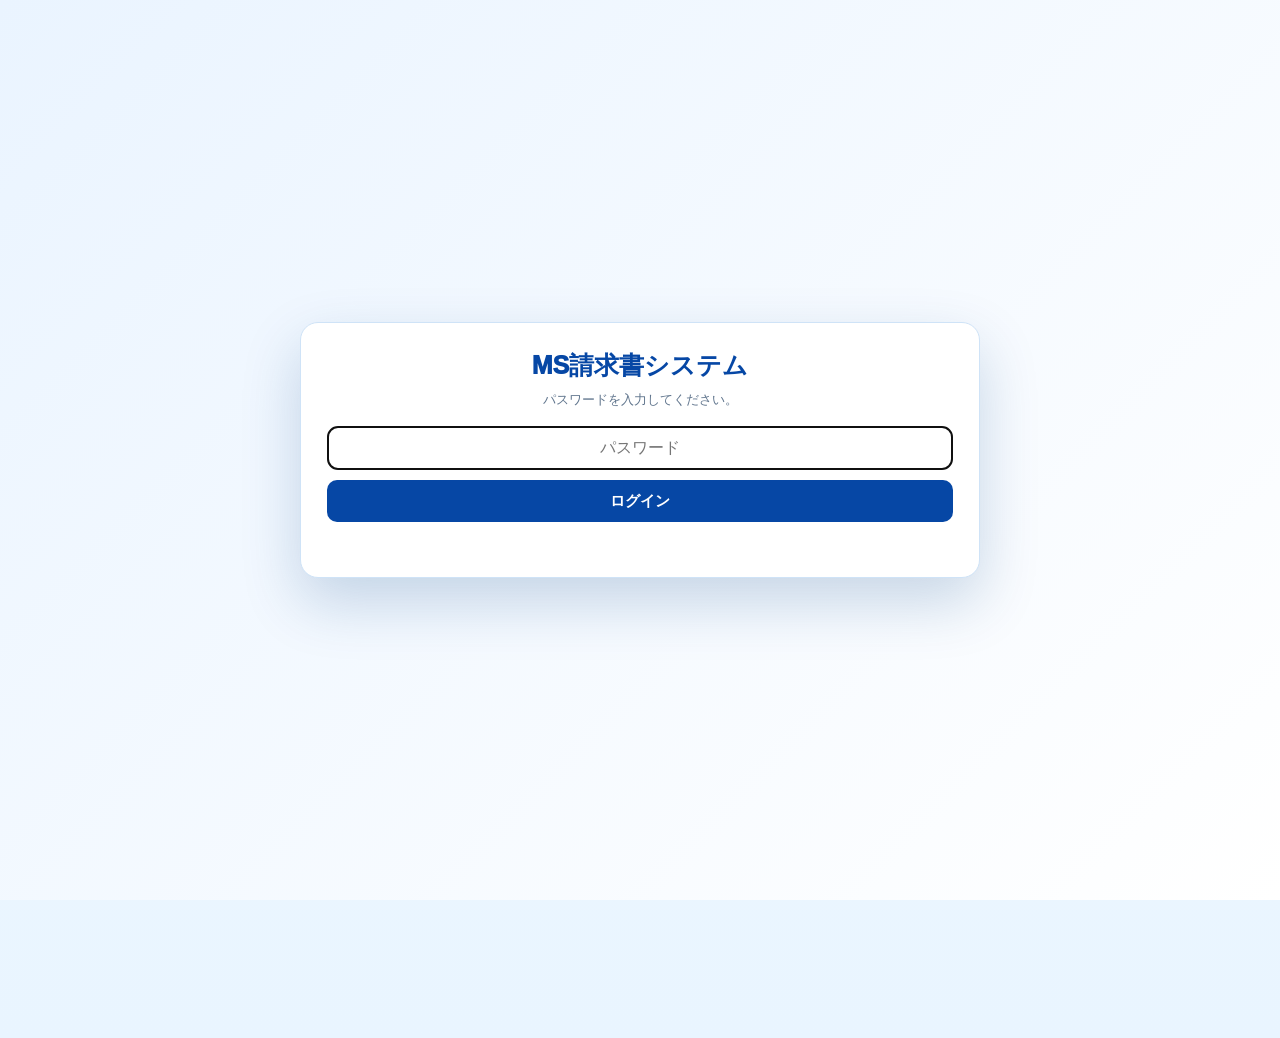
==== commit 301388fa: "Add files via upload" ====
--- a/index.html
+++ b/index.html
@@ -311,6 +311,341 @@
 })();
 </script>
 
+
+<style id="ms4-done-search-style">
+.ms4-done-search-panel{
+  display:grid;
+  grid-template-columns:minmax(120px,.8fr) minmax(160px,1fr) minmax(190px,1.2fr) auto;
+  gap:8px 10px;
+  align-items:end;
+  margin:9px 0 11px;
+  padding:9px 10px;
+  background:#f7fafc;
+  border:1px solid #d8e3e9;
+  border-radius:7px;
+}
+.ms4-done-search-panel label{
+  display:flex;
+  flex-direction:column;
+  gap:4px;
+  font-size:11px;
+  font-weight:700;
+  color:#385363;
+}
+.ms4-done-search-panel select,
+.ms4-done-search-panel input[type="search"]{
+  width:100%;
+  box-sizing:border-box;
+  min-height:32px;
+  padding:5px 7px;
+  border:1px solid #b9cbd5;
+  border-radius:5px;
+  background:#fff;
+  font-size:12px;
+}
+#ms4DoneSearchClear{
+  min-height:32px;
+  padding:5px 10px;
+  border:1px solid #b9cbd5;
+  border-radius:5px;
+  background:#fff;
+  color:#385363;
+  font-size:11px;
+  font-weight:700;
+  cursor:pointer;
+}
+.ms4-done-search-status{
+  grid-column:1 / -1;
+  font-size:10px;
+  color:#6b7d88;
+}
+@media (max-width:760px){
+  .ms4-done-search-panel{grid-template-columns:1fr;}
+  .ms4-done-search-status{grid-column:auto;}
+}
+</style>
+
+
+<style id="ms-ver100-notice-style">
+#msNoticeModal{
+  position:fixed;
+  inset:0;
+  z-index:99990;
+  display:flex;
+  align-items:center;
+  justify-content:center;
+  padding:24px;
+  background:rgba(20,38,58,.34);
+  box-sizing:border-box;
+}
+#msNoticeModal .ms-release-card{
+  width:min(760px,96vw);
+  max-height:90vh;
+  overflow:auto;
+  background:#fff;
+  border:1px solid #c5d4e0;
+  border-radius:15px;
+  box-shadow:0 24px 60px rgba(21,42,65,.28);
+  color:#243746;
+}
+#msNoticeModal .ms-release-head{
+  padding:20px 24px 18px;
+  background:linear-gradient(135deg,#173f6b,#245b86);
+  color:#fff;
+}
+#msNoticeModal .ms-release-kicker{
+  display:inline-block;
+  margin-bottom:8px;
+  padding:4px 10px;
+  border:1px solid rgba(255,255,255,.55);
+  border-radius:999px;
+  background:rgba(255,255,255,.12);
+  font-size:11px;
+  font-weight:800;
+  letter-spacing:.07em;
+}
+#msNoticeModal .ms-release-title{
+  margin:0;
+  font-size:25px;
+  font-weight:900;
+  line-height:1.35;
+}
+#msNoticeModal .ms-release-sub{
+  margin-top:6px;
+  font-size:13px;
+  font-weight:700;
+  opacity:.95;
+}
+#msNoticeModal .ms-release-body{
+  padding:19px 22px 10px;
+}
+#msNoticeModal .ms-release-lead{
+  margin:0 0 14px;
+  padding:12px 14px;
+  border:1px solid #c9dfef;
+  border-radius:10px;
+  background:#eef6fb;
+  color:#173f6b;
+  font-size:14px;
+  font-weight:800;
+  line-height:1.8;
+}
+#msNoticeModal .ms-release-grid{
+  display:grid;
+  grid-template-columns:1fr 1fr;
+  gap:11px;
+}
+#msNoticeModal .ms-release-box{
+  padding:13px 14px;
+  border:1px solid #d4dee6;
+  border-radius:10px;
+  background:#fbfcfd;
+}
+#msNoticeModal .ms-release-box h3{
+  margin:0 0 8px;
+  font-size:14px;
+  color:#173f6b;
+  font-weight:900;
+}
+#msNoticeModal .ms-release-box p{
+  margin:0;
+  font-size:13px;
+  line-height:1.85;
+}
+#msNoticeModal .ms-release-wide{
+  grid-column:1 / -1;
+}
+#msNoticeModal .ms-release-free{
+  border-color:#c9dfcf;
+  background:#f1f8f3;
+}
+#msNoticeModal .ms-release-free h3{
+  color:#2f6f44;
+}
+#msNoticeModal .ms-release-use{
+  border-color:#cad8e5;
+  background:#f5f8fb;
+}
+#msNoticeModal .ms-release-caution{
+  border-color:#d9dfbf;
+  background:#f7faef;
+}
+#msNoticeModal .ms-release-caution h3{
+  color:#4e6d34;
+}
+#msNoticeModal .ms-release-sign{
+  margin:12px 1px 0;
+  text-align:right;
+  font-size:12px;
+  font-weight:800;
+  color:#617280;
+}
+#msNoticeModal .ms-release-foot{
+  display:flex;
+  justify-content:flex-end;
+  padding:12px 22px 18px;
+}
+#msNoticeModal .ms-release-close{
+  min-width:108px;
+  height:38px;
+  border:0;
+  border-radius:8px;
+  background:#173f6b;
+  color:#fff;
+  font-size:13px;
+  font-weight:900;
+  cursor:pointer;
+}
+#msNoticeModal .ms-release-close:hover{
+  background:#0f3156;
+}
+@media(max-width:620px){
+  #msNoticeModal .ms-release-grid{grid-template-columns:1fr;}
+  #msNoticeModal .ms-release-wide{grid-column:auto;}
+  #msNoticeModal .ms-release-title{font-size:21px;}
+  #msNoticeModal .ms-release-lead{font-size:13px;}
+  #msNoticeModal .ms-release-box p{font-size:12.5px;}
+}
+</style>
+
+
+<style id="ms-personal-menu-style-20260920">
+.ms4-personal h3{color:#8b4d16}
+.ms4-personal .ms4-menu-badge,.ms4-personal .start{background:linear-gradient(180deg,#b87532,#8f531c);color:#fff}
+</style>
+
+<style id="ms-personal-dashboard-fusion-style-20260921">
+.ms4-month-dashboard .ms4-current-grid{
+  grid-template-columns:repeat(4,minmax(0,1fr)) !important;
+}
+.ms4-fusion-breakdown{
+  margin-top:3px;
+  font-size:10px;
+  font-weight:800;
+  color:#6a7d89;
+  white-space:nowrap;
+}
+#ms4PersonalTab.active{
+  background:#9a5d24 !important;
+  color:#fff !important;
+  border-color:#9a5d24 !important;
+}
+.ms4-personal-row{
+  display:grid;
+  grid-template-columns:minmax(0,1.25fr) minmax(0,1.35fr) auto auto auto auto;
+  gap:12px;
+  align-items:center;
+  padding:8px 10px;
+  margin:0 0 4px;
+  border:1px solid #ead9c8;
+  border-radius:7px;
+  background:#fffdf9;
+  font-size:12px;
+}
+.ms4-personal-row .customer{font-size:14px;font-weight:800;color:#5d3a19;white-space:nowrap;overflow:hidden;text-overflow:ellipsis}
+.ms4-personal-row .project{white-space:nowrap;overflow:hidden;text-overflow:ellipsis}
+.ms4-personal-row .amt{font-family:var(--fontNum);font-weight:800;white-space:nowrap}
+.ms4-personal-row .status{font-weight:900;color:#8b4d16;white-space:nowrap}
+.ms4-personal-empty{padding:24px 10px;text-align:center;color:#71808a;font-size:12px}
+@media(max-width:850px){
+  .ms4-month-dashboard .ms4-current-grid{grid-template-columns:repeat(2,minmax(0,1fr)) !important}
+  .ms4-personal-row{grid-template-columns:1fr 1fr}
+}
+</style>
+
+
+<style id="ms-personal-dashboard-fusion-v2-style-20260921">
+.ms4-total-card{background:#f4f9fd!important}
+.ms4-corp-card{background:#f7fbff!important}
+.ms4-person-card{background:#fff9f2!important}
+.ms4-person-card .ms4-label,.ms4-person-card .ms4-value{color:#8b4d16!important}
+.ms4-status-card{background:#fbfcfd!important}
+.ms4-status-lines{
+  display:flex;flex-direction:column;gap:2px;margin-top:4px;
+  font-size:10.5px;color:#536a78;font-weight:700;line-height:1.35;
+}
+.ms4-status-lines b{font-size:12px;color:#263f50;margin-left:4px}
+#ms4PersonalDoneTab.active{
+  background:#6f553e!important;color:#fff!important;border-color:#6f553e!important;
+}
+#ms4PersonalDoneSearchPanel input[type="search"],
+#ms4PersonalDoneSearchPanel select{min-height:32px}
+@media(max-width:850px){
+  .ms4-month-dashboard .ms4-current-grid{grid-template-columns:repeat(2,minmax(0,1fr))!important}
+}
+</style>
+
+<style id="ms-personal-reference-button-style-20260921">
+.ms4-personal-ref{min-width:58px;height:30px;padding:0 10px;border:1px solid #9f7a55;border-radius:6px;background:#fff;color:#7a4c20;font-size:12px;font-weight:900;cursor:pointer;white-space:nowrap}
+.ms4-personal-ref:hover{background:#fff5e9}
+</style>
+
+<style id="ms4-dashboard-color-final-20260921">
+/* 請求月実請求額：合計→内訳が一目で分かる配色 */
+.ms4-month-dashboard .ms4-total-card{
+  background:#e7f2fb !important;
+  border-color:#9fc7e2 !important;
+  box-shadow:inset 0 3px 0 #176fa8;
+}
+.ms4-month-dashboard .ms4-total-card .ms4-label{
+  color:#245b80 !important;
+  font-weight:900 !important;
+}
+.ms4-month-dashboard .ms4-total-card .ms4-value{
+  color:#124f78 !important;
+  font-weight:950 !important;
+}
+
+.ms4-month-dashboard .ms4-corp-card{
+  background:#edf8f6 !important;
+  border-color:#a7d4cb !important;
+  box-shadow:inset 0 3px 0 #348c7d;
+}
+.ms4-month-dashboard .ms4-corp-card .ms4-label{
+  color:#286e63 !important;
+  font-weight:900 !important;
+}
+.ms4-month-dashboard .ms4-corp-card .ms4-value{
+  color:#205f56 !important;
+  font-weight:950 !important;
+}
+
+/* 個人は現在の暖色系を維持し、法人との違いを明確にする */
+.ms4-month-dashboard .ms4-person-card{
+  background:#fff4e8 !important;
+  border-color:#dfbd98 !important;
+  box-shadow:inset 0 3px 0 #a96528;
+}
+.ms4-month-dashboard .ms4-person-card .ms4-label,
+.ms4-month-dashboard .ms4-person-card .ms4-value{
+  color:#824917 !important;
+}
+
+/* 状況は金額カードより控えめ */
+.ms4-month-dashboard .ms4-status-card{
+  background:#f7f9fa !important;
+  border-color:#d7e0e5 !important;
+  box-shadow:inset 0 3px 0 #8999a3;
+}
+</style>
+
+
+<style id="ms4-dashboard-border-final-20260921">
+/* 最終調整：上の色アクセントは維持し、外枠だけ少し明確にする */
+.ms4-month-dashboard .ms4-total-card{
+  border:1.5px solid #82b7d9 !important;
+}
+.ms4-month-dashboard .ms4-corp-card{
+  border:1.5px solid #83c2b6 !important;
+}
+.ms4-month-dashboard .ms4-person-card{
+  border:1.5px solid #d3a675 !important;
+}
+.ms4-month-dashboard .ms4-status-card{
+  border:1.5px solid #c2cdd3 !important;
+}
+</style>
+
 </head>
 <body class="ms-index-page">
 <section id="view-home">
@@ -327,13 +662,13 @@
           <svg viewBox="0 0 24 24"><path d="M18 8a6 6 0 0 0-12 0c0 7-3 7-3 9h18c0-2-3-2-3-9"></path><path d="M10 21h4"></path></svg>
           <span>お知らせ</span>
         </button>
-        <button onclick="MSInvoiceOpen('sites')">
-          <svg viewBox="0 0 24 24"><path d="M4 6h6l2 2h8v10H4z"></path><path d="M4 10h16"></path></svg>
-          <span>保存データ</span>
+        <button onclick="MSInvoiceOpenGuide()">
+          <svg viewBox="0 0 24 24"><path d="M8 5v14l11-7z"></path></svg>
+          <span>操作方法</span>
         </button>
-        <button onclick="location.href='invoice_summary.html'">
-          <svg viewBox="0 0 24 24"><path d="M4 4h11l5 5v11H4z"></path><path d="M15 4v5h5M8 13h8M8 17h8"></path></svg>
-          <span>総括請求</span>
+        <button onclick="MSInvoiceOpenDataManagement()">
+          <svg viewBox="0 0 24 24"><path d="M4 6h16v12H4z"></path><path d="M8 10h8M8 14h5"></path></svg>
+          <span>データ管理</span>
         </button>
       </div>
     </div>
@@ -349,17 +684,25 @@
         <span>工事一覧の「請求」から、この月の月次請求へ進みます。</span>
       </div>
       <div class="ms4-current-grid">
-        <div>
-          <div class="ms4-label">請求月実請求額（税抜）</div>
+        <div class="ms4-total-card">
+          <div class="ms4-label">請求月実請求額 合計</div>
           <div class="ms4-value money" id="ms4MonthActual">0 円</div>
         </div>
-        <div>
-          <div class="ms4-label">未請求工事</div>
-          <div class="ms4-value" id="ms4MonthPending">0件</div>
+        <div class="ms4-corp-card">
+          <div class="ms4-label">法人 実請求額</div>
+          <div class="ms4-value money" id="ms4MonthCorporateActual">0 円</div>
         </div>
-        <div>
-          <div class="ms4-label">保留金待ち</div>
-          <div class="ms4-value" id="ms4MonthRetention">0件</div>
+        <div class="ms4-person-card">
+          <div class="ms4-label">個人 実請求額</div>
+          <div class="ms4-value money" id="ms4MonthPersonalActual">0 円</div>
+        </div>
+        <div class="ms4-status-card">
+          <div class="ms4-label">請求状況</div>
+          <div class="ms4-status-lines">
+            <span>未請求 <b id="ms4MonthPending">0件</b></span>
+            <span>保留金待ち <b id="ms4MonthRetention">0件</b></span>
+            <span>個人請求中 <b id="ms4MonthPersonalOpen">0件</b></span>
+          </div>
         </div>
       </div>
 
@@ -379,9 +722,50 @@
         </div>
         <div class="ms4-panel-body">
           <div class="ms4-list-tabs">
-            <button id="ms4PendingTab" class="active" onclick="ms4ShowList('pending')">未請求の工事</button>
-            <button id="ms4DoneTab" class="plain" onclick="ms4ShowList('done')">請求完了</button>
+            <button id="ms4PendingTab" class="active" onclick="ms4ShowList('pending')">未請求工事</button>
+            <button id="ms4DoneTab" class="plain" onclick="ms4ShowList('done')">完了工事</button>
+            <button id="ms4PersonalTab" class="plain" type="button">個人請求</button>
+            <button id="ms4PersonalDoneTab" class="plain" type="button">個人完了</button>
           </div>
+
+          <div id="ms4DoneSearchPanel" class="ms4-done-search-panel" style="display:none;">
+            <label>
+              <span>年で絞る</span>
+              <select id="ms4DoneYearFilter">
+                <option value="">すべての年</option>
+              </select>
+            </label>
+            <label>
+              <span>発注先で絞る</span>
+              <select id="ms4DoneClientFilter">
+                <option value="">すべての発注先</option>
+              </select>
+            </label>
+            <label>
+              <span>工事名で検索</span>
+              <input id="ms4DoneNameSearch" type="search" placeholder="工事名の一部を入力">
+            </label>
+            <button id="ms4DoneSearchClear" type="button">絞り込み解除</button>
+            <div id="ms4DoneSearchStatus" class="ms4-done-search-status"></div>
+          </div>
+
+          <div id="ms4PersonalDoneSearchPanel" class="ms4-done-search-panel" style="display:none;">
+            <label>
+              <span>年で絞る</span>
+              <select id="ms4PersonalDoneYearFilter"><option value="">すべての年</option></select>
+            </label>
+            <label>
+              <span>お客様名で検索</span>
+              <input id="ms4PersonalDoneCustomerSearch" type="search" placeholder="お客様名の一部を入力">
+            </label>
+            <label>
+              <span>工事名・住所で検索</span>
+              <input id="ms4PersonalDoneProjectSearch" type="search" placeholder="工事名・住所の一部を入力">
+            </label>
+            <button id="ms4PersonalDoneSearchClear" type="button">絞り込み解除</button>
+            <div id="ms4PersonalDoneSearchStatus" class="ms4-done-search-status"></div>
+          </div>
+
           <div class="ms4-site-list" id="ms4SiteList"></div>
         </div>
       </div>
@@ -413,6 +797,11 @@
               <p>指定月に請求がある工事をまとめて総括請求書を作成します。</p>
               <span class="start">開く</span>
             </button>
+            <button class="ms4-menu ms4-personal" onclick="location.href='invoice_personal.html'">
+              <div class="ms4-menu-head"><div class="ms4-menu-badge">⑤</div><h3>個人請求</h3></div>
+              <p>個人のお客様情報と工事金額を入力し、回数を決めずに請求を管理します。</p>
+              <span class="start">開く</span>
+            </button>
           </div>
           <div class="ms4-footer-note">※請求書は「月次請求」で保存後に工事別請求書を印刷できます。</div>
         </div>
@@ -422,6 +811,77 @@
 </section>
 <script src="invoice_storage.js"></script>
 <script src="invoice_common.js"></script>
+
+<script id="ms-ver100-notice">
+(function(){
+  "use strict";
+
+  window.showMsNotice=function(){
+    const old=document.getElementById("msNoticeModal");
+    if(old) old.remove();
+
+    const bg=document.createElement("div");
+    bg.id="msNoticeModal";
+    bg.innerHTML=`<div class="ms-release-card" role="dialog" aria-modal="true" aria-label="MS請求書システム Ver1.0.0 公開のお知らせ">
+      <div class="ms-release-head">
+        <div class="ms-release-kicker">RELEASE INFORMATION</div>
+        <h2 class="ms-release-title">MS請求書システム Ver1.0.0 公開</h2>
+        <div class="ms-release-sub">請求業務を、もっと簡単に。もっと分かりやすく。</div>
+      </div>
+
+      <div class="ms-release-body">
+        <div class="ms-release-lead">
+          毎月の請求業務の負担を減らし、入力・計算ミスを少なくするために作成しました。<br>
+          事務作業を少しでも短くして、社員が少しでも早く帰れるようにすることも目標の一つです。
+        </div>
+
+        <div class="ms-release-grid">
+          <div class="ms-release-box ms-release-free">
+            <h3>● 無料でご利用いただけます</h3>
+            <p>会社・個人事業主を問わず、ご自身・自社の請求業務に無料でお使いいただけます。</p>
+          </div>
+
+          <div class="ms-release-box">
+            <h3>● 主な機能</h3>
+            <p>工事情報、月次出来高、請求額、保留金、増減工事、工事別請求書、総括請求書などを管理できます。</p>
+          </div>
+
+          <div class="ms-release-box ms-release-wide ms-release-use">
+            <h3>● 利用条件</h3>
+            <p>再配布・転載、改変したものの配布・公開、本システム自体の販売・有料サービス等への利用は認めていません。</p>
+          </div>
+
+          <div class="ms-release-box ms-release-wide ms-release-caution">
+            <h3>● ご利用上の注意</h3>
+            <p>請求書提出前に、注文金額・出来高・増減・保留金・消費税・請求金額をご確認ください。<br>
+            本システムの利用によるデータ消失・計算誤り・その他の損害について、作者は責任を負いません。ご利用は自己責任でお願いいたします。<br>
+            大切なデータは、定期的にバックアップを保存してください。</p>
+          </div>
+        </div>
+
+        <div class="ms-release-sign">MSランドスケープ</div>
+      </div>
+
+      <div class="ms-release-foot">
+        <button class="ms-release-close" type="button">閉じる</button>
+      </div>
+    </div>`;
+
+    const close=()=>bg.remove();
+    bg.querySelector(".ms-release-close")?.addEventListener("click",close);
+    bg.addEventListener("click",function(e){ if(e.target===bg) close(); });
+    document.addEventListener("keydown",function esc(e){
+      if(e.key==="Escape"){
+        document.removeEventListener("keydown",esc);
+        if(document.body.contains(bg)) close();
+      }
+    });
+
+    document.body.appendChild(bg);
+  };
+})();
+</script>
+
 
 <script id="ms4-month-dashboard-script">
 (function(){
@@ -548,26 +1008,52 @@
     }
   }
 
-  function refreshDashboard(){
+  async function refreshDashboard(){
     if(typeof state==="undefined" || !Array.isArray(state.sites)) return;
 
     const month=selectedMonthKey();
-    let actual=0;
+    let corporateActual=0;
     let pending=0;
     let retention=0;
 
     state.sites.forEach(site=>{
-      actual += actualForMonth(month,site);
+      corporateActual += actualForMonth(month,site);
       if(pendingAtMonth(site,month)) pending++;
       if(retentionWaitingAtMonth(site,month)) retention++;
     });
 
+    let personalActual=0;
+    let personalOpen=0;
+    try{
+      if(window.MSInvoiceStorage && typeof MSInvoiceStorage.get==="function"){
+        await MSInvoiceStorage.ready;
+        const raw=await MSInvoiceStorage.get("ms_invoice_personal_v1");
+        const pd=JSON.parse(raw||"{}");
+        const projects=Array.isArray(pd?.projects)?pd.projects:[];
+        personalOpen=projects.filter(p=>p?.completed!==true).length;
+        projects.forEach(p=>{
+          (Array.isArray(p?.claims)?p.claims:[]).forEach(c=>{
+            if(String(c?.date||"").slice(0,7)===month){
+              personalActual+=Math.max(0,Number(c?.amount||0));
+            }
+          });
+        });
+      }
+    }catch(e){}
+
+    const total=corporateActual+personalActual;
     const a=document.getElementById("ms4MonthActual");
+    const ca=document.getElementById("ms4MonthCorporateActual");
+    const pa=document.getElementById("ms4MonthPersonalActual");
     const p=document.getElementById("ms4MonthPending");
     const r=document.getElementById("ms4MonthRetention");
-    if(a) a.textContent=yenText(actual);
+    const po=document.getElementById("ms4MonthPersonalOpen");
+    if(a) a.textContent=yenText(total);
+    if(ca) ca.textContent=yenText(corporateActual);
+    if(pa) pa.textContent=yenText(personalActual);
     if(p) p.textContent=pending+"件";
     if(r) r.textContent=retention+"件";
+    if(po) po.textContent=personalOpen+"件";
   }
 
   document.addEventListener("DOMContentLoaded",()=>{
@@ -642,4 +1128,282 @@
 })();
 </script>
 
-</body></html>+
+<script>
+function MSInvoiceOpenDataManagement(){
+  try{
+    if(typeof MSInvoiceOpen==='function'){
+      MSInvoiceOpen('data-management');
+      return;
+    }
+  }catch(e){}
+  location.href='invoice_app.html?view=data-management';
+}
+
+function MSInvoiceOpenGuide(){
+  var url = ''; // 操作方法YouTubeのURLをここに設定
+  if(url){
+    window.open(url, '_blank', 'noopener');
+  }else{
+    alert('操作方法の動画は準備中です。');
+  }
+}
+</script>
+
+<style id="ms-main-target-month-emphasis-20260920">
+.ms4-billing-month-bar{background:#fff7cf!important;border:2px solid #d9aa27!important;border-radius:12px!important;padding:12px 14px!important;}
+.ms4-billing-month-bar label{font-size:14px!important;font-weight:900!important;color:#654d08!important;}
+#ms4BillingMonth{font-size:20px!important;font-weight:900!important;min-height:44px!important;border:2px solid #c99a1f!important;background:#fff!important;}
+#msMainMonthWarning{width:100%;font-size:11px;font-weight:900;color:#7b5310;text-align:center;margin-top:3px;}
+#msMainMonthWarning.current{color:#315c76;}
+</style>
+<script id="ms-main-target-month-emphasis-script-20260920">
+(function(){
+ function pcMonth(){const d=new Date();return d.getFullYear()+'-'+String(d.getMonth()+1).padStart(2,'0');}
+ function fmt(v){const a=String(v||'').split('-');return a.length===2?a[0]+'年'+Number(a[1])+'月':v;}
+ function sync(){const el=document.getElementById('ms4BillingMonth');const bar=el?.closest('.ms4-billing-month-bar');if(!el||!bar)return;let w=document.getElementById('msMainMonthWarning');if(!w){w=document.createElement('div');w.id='msMainMonthWarning';bar.appendChild(w);}const cur=el.value===pcMonth();w.classList.toggle('current',cur);w.textContent=cur?'請求対象月：'+fmt(el.value):'⚠ 請求対象月：'+fmt(el.value)+'（現在月ではありません）';}
+ function init(){const el=document.getElementById('ms4BillingMonth');if(!el)return;el.addEventListener('change',()=>setTimeout(sync,0));document.getElementById('ms4BillingMonthToday')?.addEventListener('click',()=>setTimeout(sync,0));[0,100,400].forEach(ms=>setTimeout(sync,ms));}
+ if(document.readyState==='loading')document.addEventListener('DOMContentLoaded',init,{once:true});else init();
+})();
+</script>
+
+
+<script id="ms-personal-list-fusion-script-20260921">
+(function(){
+  "use strict";
+  const KEY="ms_invoice_personal_v1";
+  let originalShowList=null;
+  let personalProjects=[];
+
+  function yen(n){return Math.round(Number(n||0)).toLocaleString("ja-JP")+"円";}
+  function finalAmount(p){return Number(p?.contract||0)+Number(p?.increase||0)-Number(p?.reduction||0);}
+  function claimed(p){return (Array.isArray(p?.claims)?p.claims:[]).reduce((a,c)=>a+Number(c?.amount||0),0);}
+  function esc(v){return String(v??"").replace(/[&<>"']/g,ch=>({"&":"&amp;","<":"&lt;",">":"&gt;",'"':"&quot;","'":"&#39;"}[ch]));}
+  function doneYear(p){
+    const d=String(p?.completedAt||p?.updatedAt||"");
+    return /^\d{4}/.test(d)?d.slice(0,4):"";
+  }
+
+  async function loadPersonal(){
+    try{
+      if(!window.MSInvoiceStorage||typeof MSInvoiceStorage.get!=="function") return [];
+      await MSInvoiceStorage.ready;
+      const raw=await MSInvoiceStorage.get(KEY);
+      const d=JSON.parse(raw||"{}");
+      return Array.isArray(d?.projects)?d.projects:[];
+    }catch(e){return [];}
+  }
+
+  function hideSearch(){
+    const a=document.getElementById("ms4DoneSearchPanel");
+    const b=document.getElementById("ms4PersonalDoneSearchPanel");
+    if(a)a.style.display="none";
+    if(b)b.style.display="none";
+  }
+
+  function setTabs(which){
+    const ids=["ms4PendingTab","ms4DoneTab","ms4PersonalTab","ms4PersonalDoneTab"];
+    ids.forEach(id=>{const e=document.getElementById(id);if(e)e.className="plain";});
+    const target={pending:"ms4PendingTab",done:"ms4DoneTab",personal:"ms4PersonalTab",personalDone:"ms4PersonalDoneTab"}[which];
+    const el=document.getElementById(target);if(el)el.className="active";
+  }
+
+  function row(p){
+    const f=finalAmount(p),c=claimed(p),r=Math.max(0,f-c);
+    return '<div class="ms4-personal-row">'+
+      '<div class="customer">'+esc(p?.customer||"名称未入力")+'</div>'+
+      '<div class="project">'+esc(p?.project||"工事名未入力")+'</div>'+
+      '<div class="amt">工事 '+yen(f)+'</div>'+
+      '<div class="amt">請求済 '+yen(c)+' ／ 残 '+yen(r)+'</div>'+
+      '<div class="status">'+(p?.completed===true?'完了':'請求中')+'</div>'+
+      (p?.completed===true?'<button type="button" class="ms4-personal-ref" data-personal-ref="'+esc(p.id||'')+'">参照</button>':'<span></span>')+
+    '</div>';
+  }
+
+  async function showPersonalOpen(){
+    setTabs("personal"); hideSearch();
+    personalProjects=await loadPersonal();
+    const open=personalProjects.filter(p=>p?.completed!==true);
+    const done=personalProjects.filter(p=>p?.completed===true);
+    const box=document.getElementById("ms4SiteList");
+    const summary=document.getElementById("ms4ListSummary");
+    if(summary)summary.textContent="個人 請求中 "+open.length+"件 ／ 完了 "+done.length+"件";
+    if(!box)return;
+    const ordered=open.slice().sort((x,y)=>String(y?.updatedAt||y?.createdAt||"").localeCompare(String(x?.updatedAt||x?.createdAt||"")));
+    box.innerHTML=ordered.length?ordered.map(row).join(""):'<div class="ms4-personal-empty">個人の請求中工事はありません。</div>';
+  }
+
+  function populateYears(done){
+    const sel=document.getElementById("ms4PersonalDoneYearFilter");
+    if(!sel)return;
+    const keep=sel.value;
+    const years=[...new Set(done.map(doneYear).filter(Boolean))].sort().reverse();
+    sel.innerHTML='<option value="">すべての年</option>'+years.map(y=>'<option value="'+esc(y)+'">'+esc(y)+'年</option>').join("");
+    if(years.includes(keep))sel.value=keep;
+  }
+
+  function renderPersonalDone(){
+    const done=personalProjects.filter(p=>p?.completed===true);
+    populateYears(done);
+    const year=document.getElementById("ms4PersonalDoneYearFilter")?.value||"";
+    const cq=(document.getElementById("ms4PersonalDoneCustomerSearch")?.value||"").trim().toLowerCase();
+    const pq=(document.getElementById("ms4PersonalDoneProjectSearch")?.value||"").trim().toLowerCase();
+    const filtered=done.filter(p=>{
+      if(year && doneYear(p)!==year)return false;
+      if(cq && !String(p?.customer||"").toLowerCase().includes(cq))return false;
+      const target=(String(p?.project||"")+" "+String(p?.address||"")+" "+String(p?.site||"")).toLowerCase();
+      if(pq && !target.includes(pq))return false;
+      return true;
+    }).sort((x,y)=>String(y?.completedAt||y?.updatedAt||"").localeCompare(String(x?.completedAt||x?.updatedAt||"")));
+
+    const box=document.getElementById("ms4SiteList");
+    const summary=document.getElementById("ms4ListSummary");
+    const status=document.getElementById("ms4PersonalDoneSearchStatus");
+    if(summary)summary.textContent="個人完了 "+done.length+"件";
+    if(status)status.textContent="表示 "+filtered.length+"件 ／ 個人完了 "+done.length+"件";
+    if(box){
+      box.innerHTML=filtered.length?filtered.map(row).join(""):'<div class="ms4-personal-empty">条件に一致する個人完了工事はありません。</div>';
+      box.querySelectorAll('[data-personal-ref]').forEach(btn=>btn.addEventListener('click',()=>{
+        const id=btn.dataset.personalRef||'';
+        if(id) location.href='invoice_personal.html?ref='+encodeURIComponent(id);
+      }));
+    }
+  }
+
+  async function showPersonalDone(){
+    setTabs("personalDone"); hideSearch();
+    const panel=document.getElementById("ms4PersonalDoneSearchPanel");
+    if(panel)panel.style.display="";
+    personalProjects=await loadPersonal();
+    renderPersonalDone();
+  }
+
+  function clearPersonalDoneSearch(){
+    const y=document.getElementById("ms4PersonalDoneYearFilter");
+    const c=document.getElementById("ms4PersonalDoneCustomerSearch");
+    const p=document.getElementById("ms4PersonalDoneProjectSearch");
+    if(y)y.value=""; if(c)c.value=""; if(p)p.value="";
+    renderPersonalDone();
+  }
+
+  function init(){
+    originalShowList=window.ms4ShowList;
+    if(typeof originalShowList==="function"){
+      window.ms4ShowList=function(mode){
+        const pd=document.getElementById("ms4PersonalDoneSearchPanel");if(pd)pd.style.display="none";
+        const pt=document.getElementById("ms4PersonalTab");if(pt)pt.className="plain";
+        const pdt=document.getElementById("ms4PersonalDoneTab");if(pdt)pdt.className="plain";
+        return originalShowList(mode);
+      };
+    }
+    document.getElementById("ms4PersonalTab")?.addEventListener("click",showPersonalOpen);
+    document.getElementById("ms4PersonalDoneTab")?.addEventListener("click",showPersonalDone);
+    document.getElementById("ms4PersonalDoneYearFilter")?.addEventListener("change",renderPersonalDone);
+    document.getElementById("ms4PersonalDoneCustomerSearch")?.addEventListener("input",renderPersonalDone);
+    document.getElementById("ms4PersonalDoneProjectSearch")?.addEventListener("input",renderPersonalDone);
+    document.getElementById("ms4PersonalDoneSearchClear")?.addEventListener("click",clearPersonalDoneSearch);
+    window.addEventListener("focus",()=>{
+      if(document.getElementById("ms4PersonalTab")?.classList.contains("active"))showPersonalOpen();
+      else if(document.getElementById("ms4PersonalDoneTab")?.classList.contains("active"))showPersonalDone();
+    });
+  }
+  if(document.readyState==="loading")document.addEventListener("DOMContentLoaded",()=>setTimeout(init,80),{once:true});
+  else setTimeout(init,80);
+})();
+</script>
+
+
+<style id="ms-corporate-completed-reference-style-20260921">
+#ms4SiteList .ms-corp-ref{
+  display:inline-flex!important;align-items:center!important;justify-content:center!important;
+  min-width:58px!important;height:30px!important;padding:0 10px!important;
+  border:1px solid #7fa8c2!important;border-radius:6px!important;
+  background:#fff!important;color:#245b80!important;font-size:12px!important;
+  font-weight:900!important;cursor:pointer!important;white-space:nowrap!important;
+}
+#ms4SiteList .ms-corp-ref:hover{background:#eef7fd!important}
+</style>
+<script id="ms-corporate-completed-reference-script-20260921">
+(function(){
+  "use strict";
+
+  function norm(v){return String(v||"").replace(/\s+/g," ").trim();}
+  function sites(){
+    try{return Array.isArray(state?.sites)?state.sites:[];}catch(e){return [];}
+  }
+  function clientText(site){
+    return norm(site?.clientName||site?.client||site?.ordererName||site?.customerName||"");
+  }
+  function findSiteForRow(row){
+    const txt=norm(row?.innerText||"");
+    if(!txt)return null;
+    const candidates=sites().filter(site=>{
+      const name=norm(site?.name||site?.siteName||"");
+      return name && txt.includes(name);
+    });
+    if(candidates.length===1)return candidates[0];
+    if(candidates.length>1){
+      const narrowed=candidates.filter(site=>{
+        const c=clientText(site);
+        return c && txt.includes(c);
+      });
+      if(narrowed.length===1)return narrowed[0];
+    }
+    return null;
+  }
+  function decorateDoneRows(){
+    const done=document.getElementById("ms4DoneTab");
+    if(!done?.classList.contains("active"))return;
+    const box=document.getElementById("ms4SiteList");
+    if(!box)return;
+
+    [...box.children].forEach(row=>{
+      if(row.querySelector(".ms-corp-ref"))return;
+      const site=findSiteForRow(row);
+      if(!site?.id)return;
+
+      const btn=document.createElement("button");
+      btn.type="button";
+      btn.className="ms-corp-ref";
+      btn.textContent="参照";
+      btn.title="完了工事の請求履歴を参照・再印刷します";
+      btn.addEventListener("click",function(e){
+        e.preventDefault();e.stopPropagation();
+        const p=new URLSearchParams();
+        p.set("site",site.id);
+        p.set("ref","1");
+        location.href="invoice_monthly.html?"+p.toString();
+      });
+
+      let actions=row.querySelector(".ms4-site-buttons,.ms4-site-actions,.site-actions,.actions");
+      if(!actions){
+        actions=document.createElement("div");
+        actions.className="ms4-site-buttons";
+        row.appendChild(actions);
+      }
+      actions.appendChild(btn);
+    });
+  }
+
+  function install(){
+    const box=document.getElementById("ms4SiteList");
+    if(box)new MutationObserver(()=>setTimeout(decorateDoneRows,20))
+      .observe(box,{childList:true,subtree:true});
+    document.getElementById("ms4DoneTab")?.addEventListener("click",()=>{
+      [40,120,300].forEach(ms=>setTimeout(decorateDoneRows,ms));
+    });
+    [300,700].forEach(ms=>setTimeout(decorateDoneRows,ms));
+  }
+  if(document.readyState==="loading")document.addEventListener("DOMContentLoaded",install,{once:true});
+  else install();
+})();
+</script>
+
+</body></html><style id="ms-main-target-month-refined-20260920">
+.ms4-billing-month-bar{background:#f4f7f9!important;border:1px solid #cfd9df!important;border-radius:9px!important;padding:9px 12px!important;box-shadow:none!important;}
+.ms4-billing-month-bar label{font-size:12px!important;font-weight:700!important;color:#536b79!important;}
+#ms4BillingMonth{font-size:16px!important;font-weight:700!important;min-height:38px!important;border:1px solid #b9c8d1!important;background:#fff!important;color:#294b60!important;box-shadow:none!important;}
+#msMainMonthWarning{width:100%;font-size:10px!important;font-weight:600!important;color:#667b88!important;text-align:left!important;margin-top:2px!important;}
+#msMainMonthWarning.current{color:#667b88!important;}
+</style>
+
